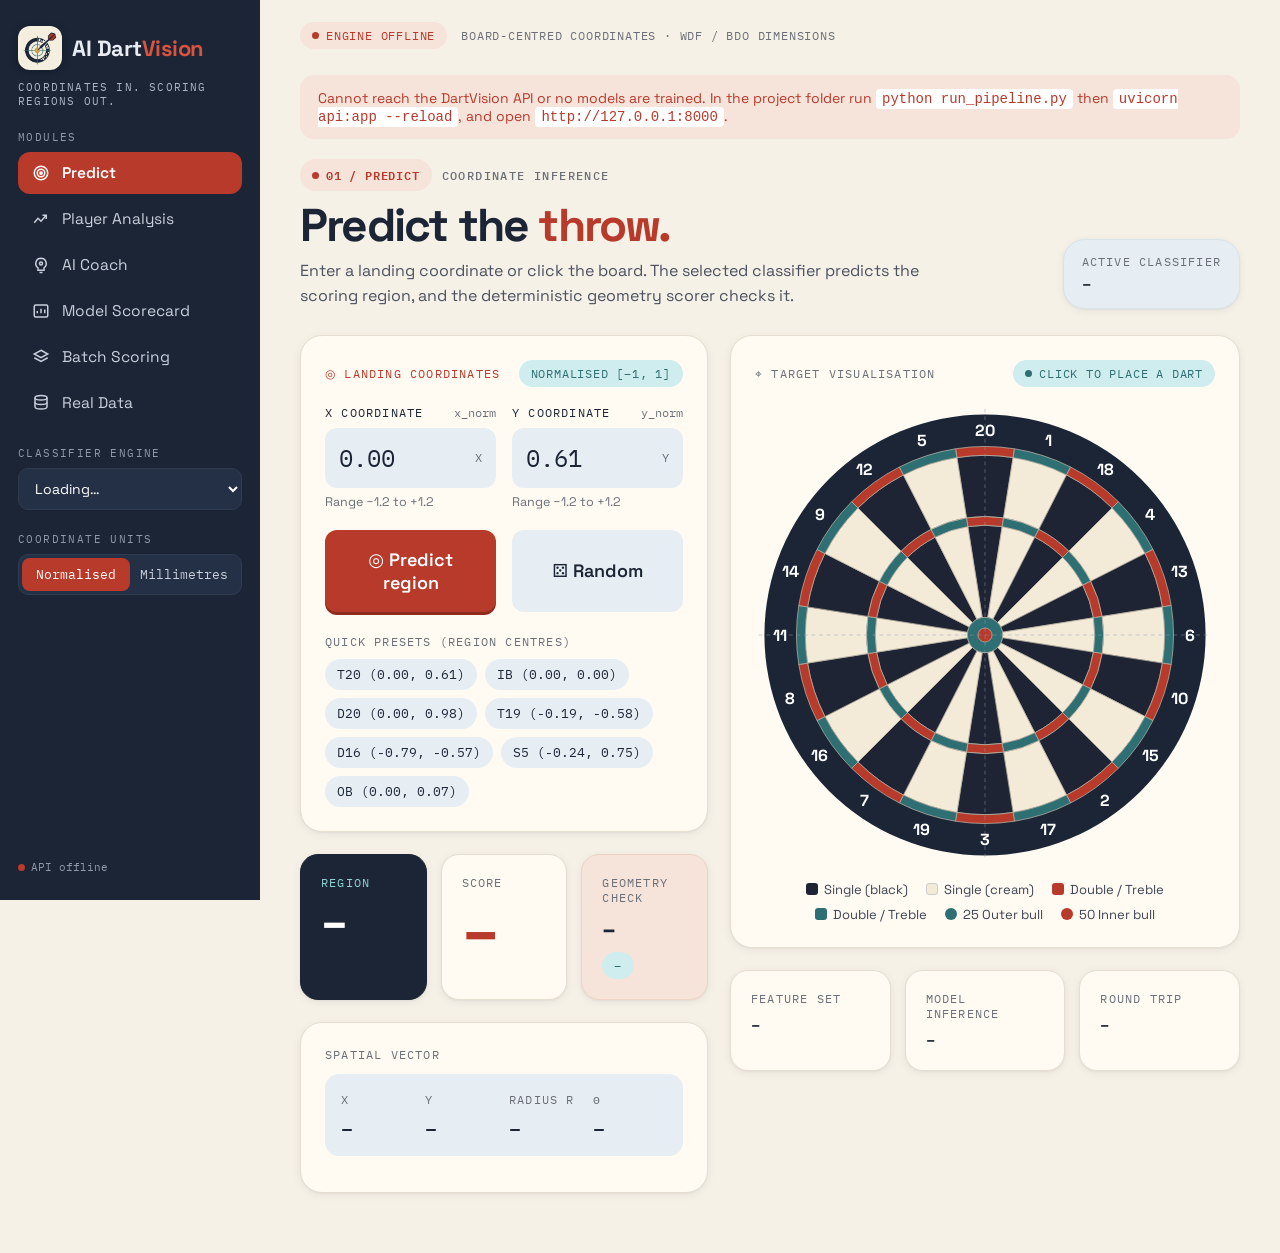
==== frontend/index.html @ 435e001f "AI DartVision: ML dart scoring, real IEEE data, Gemini coach" ====
<!doctype html>
<html lang="en">
<head>
<meta charset="utf-8">
<meta name="viewport" content="width=device-width, initial-scale=1">
<title>Predict · AI DartVision</title>
<link rel="preconnect" href="https://fonts.googleapis.com">
<link href="https://fonts.googleapis.com/css2?family=IBM+Plex+Mono:wght@400;500;600&family=Space+Grotesk:wght@400;500;600;700&display=swap" rel="stylesheet">
<link rel="stylesheet" href="css/style.css">
</head>
<body>
<aside class="sidebar"></aside>
<main class="main">
  <header class="topbar">
    <span class="chip sky" id="apiChip"><span class="dot"></span>Connecting</span>
    <span class="chip plain">Board-centred coordinates · WDF / BDO dimensions</span>
  </header>
  <div class="err" id="err"></div>

  <section class="page-head">
    <div>
      <div class="eyebrow"><span class="chip red"><span class="dot red"></span>01 / Predict</span><span class="sub">Coordinate inference</span></div>
      <h1>Predict the <em>throw.</em></h1>
      <p class="lede">Enter a landing coordinate or click the board. The selected classifier predicts the scoring region, and the deterministic geometry scorer checks it.</p>
    </div>
    <div class="card sky" style="padding:14px 18px">
      <div class="label">Active classifier</div>
      <div style="font-weight:600;margin-top:4px" id="activeModel">–</div>
    </div>
  </section>

  <div class="grid g-predict">
    <div class="stack">
      <div class="card">
        <div class="card-head">
          <div class="label red">◎ Landing coordinates</div>
          <span class="chip" id="unitChip">Normalised [−1, 1]</span>
        </div>
        <div class="grid g2" style="gap:16px">
          <div class="field"><label>X coordinate <span id="ux">x_norm</span></label>
            <div class="input"><input id="x" type="number" step="0.01" value="0.00"><em id="uxe">X</em></div>
            <div class="hint" id="rangeX">Range −1.2 to +1.2</div></div>
          <div class="field"><label>Y coordinate <span id="uy">y_norm</span></label>
            <div class="input"><input id="y" type="number" step="0.01" value="0.61"><em>Y</em></div>
            <div class="hint" id="rangeY">Range −1.2 to +1.2</div></div>
        </div>
        <div class="grid g2" style="gap:16px;margin-top:20px">
          <button class="btn btn-primary btn-lg" id="predictBtn">◎ Predict region</button>
          <button class="btn btn-ghost btn-lg" id="randomBtn">⚄ Random</button>
        </div>
        <div class="label" style="margin:22px 0 10px">Quick presets (region centres)</div>
        <div class="presets" id="presets"></div>
      </div>

      <div class="grid g3" style="gap:14px">
        <div class="tile dark">
          <div class="label">Region</div>
          <div class="big" id="rLabel">–</div>
          <div class="mono" style="font-size:13px" id="rName"></div>
          <div class="muted" style="font-size:13px;color:#9AA4B5" id="rMult"></div>
        </div>
        <div class="tile">
          <div class="label">Score</div>
          <div class="big xl red-t" id="rScore">–</div>
          <div class="muted" style="font-size:13px" id="rConf"></div>
        </div>
        <div class="tile blush">
          <div class="label">Geometry check</div>
          <div style="font-size:24px;font-weight:700" id="rGeo">–</div>
          <span class="chip" id="rAgree" style="align-self:flex-start">–</span>
        </div>
      </div>

      <div class="card">
        <div class="card-head" style="margin-bottom:12px">
          <div class="label">Spatial vector</div>
          <span class="label teal-t" id="featSet"></span>
        </div>
        <div class="inset kv">
          <div><span class="label">x</span><b id="vx">–</b></div>
          <div><span class="label">y</span><b id="vy">–</b></div>
          <div><span class="label">radius r</span><b id="vr">–</b></div>
          <div><span class="label">θ</span><b id="vt">–</b></div>
        </div>
        <div class="row" style="justify-content:space-between;margin-top:12px;font-size:14px">
          <span class="muted" id="vmm"></span>
          <span class="red-t mono" id="vconf"></span>
        </div>
      </div>
    </div>

    <div class="stack">
      <div class="card">
        <div class="card-head">
          <div class="label">⌖ Target visualisation</div>
          <span class="chip"><span class="dot"></span>Click to place a dart</span>
        </div>
        <div class="board-wrap click"><svg id="board"></svg></div>
        <div class="legend" style="margin-top:16px">
          <span><i style="background:#1E2433"></i>Single (black)</span>
          <span><i style="background:#F3EAD7;border:1px solid #ccc"></i>Single (cream)</span>
          <span><i style="background:#B83A2B"></i>Double / Treble</span>
          <span><i style="background:#2E6F73"></i>Double / Treble</span>
          <span><i class="c" style="background:#2E6F73"></i>25 Outer bull</span>
          <span><i class="c" style="background:#B83A2B"></i>50 Inner bull</span>
        </div>
      </div>
      <div class="grid g3" style="gap:14px">
        <div class="tile"><div class="label">Feature set</div><div style="font-weight:600" id="tFeat">–</div></div>
        <div class="tile"><div class="label">Model inference</div><div style="font-weight:600" id="tInfer">–</div></div>
        <div class="tile"><div class="label">Round trip</div><div style="font-weight:600" id="tRound">–</div></div>
      </div>
    </div>
  </div>
</main>

<script src="js/board.js"></script>
<script src="js/common.js"></script>
<script>
const layer = drawBoard($("board"));
const PRESETS = ["T20", "IB", "D20", "T19", "D16", "S5", "OB"];
let busy = false;

function unitInfo() {
  const mm = settings.unit === "mm";
  $("unitChip").textContent = mm ? "Millimetres from centre" : "Normalised [−1, 1]";
  $("ux").textContent = mm ? "mm" : "x_norm"; $("uy").textContent = mm ? "mm" : "y_norm";
  $("rangeX").textContent = $("rangeY").textContent = mm ? "Range −200 to +200 mm (board edge 170)" : "Range −1.2 to +1.2 (board edge 1.0)";
  ["x", "y"].forEach(id => $(id).step = mm ? "1" : "0.01");
  return mm;
}
function setInputs(nx, ny) {
  const mm = settings.unit === "mm";
  $("x").value = mm ? (nx * 170).toFixed(1) : nx.toFixed(3);
  $("y").value = mm ? (ny * 170).toFixed(1) : ny.toFixed(3);
}

$("presets").innerHTML = PRESETS.map(l => {
  const c = regionCenter(l);
  return `<button class="preset" data-l="${l}">${l} (${c.x.toFixed(2)}, ${c.y.toFixed(2)})</button>`;
}).join("");
document.querySelectorAll(".preset").forEach(b => b.onclick = () => {
  document.querySelectorAll(".preset").forEach(x => x.classList.toggle("on", x === b));
  const c = regionCenter(b.dataset.l); setInputs(c.x, c.y); predict();
});

async function predict() {
  if (busy) return; busy = true;
  const t0 = performance.now();
  try {
    const r = await api("/api/predict", { x: +$("x").value, y: +$("y").value, unit: settings.unit, model: settings.model });
    const rt = performance.now() - t0;
    addMarker(layer, r.x, r.y, `(${r.x.toFixed(2)}, ${r.y.toFixed(2)}) → ${r.label}`);
    $("rLabel").textContent = r.label;
    $("rName").textContent = r.label_name;
    $("rMult").textContent = r.label === "MISS" ? "Off the board" : (["IB", "OB"].includes(r.label) ? "Bullseye" : `Multiplier ${r.multiplier}× · Base ${r.base}`);
    $("rScore").textContent = r.score;
    $("rConf").textContent = r.confidence === null ? "Model gives no probability" : `Confidence ${pct(r.confidence)}`;
    $("rGeo").textContent = `${r.geometry_label} = ${r.geometry_score} pts`;
    const a = $("rAgree");
    a.className = r.agrees ? "chip" : "chip red";
    a.textContent = r.agrees ? "✓ Matches rule" : "✗ Disagrees (near wire?)";
    $("vx").textContent = r.x.toFixed(3); $("vy").textContent = r.y.toFixed(3);
    $("vr").textContent = r.r.toFixed(3); $("vt").textContent = r.theta_deg.toFixed(1) + "°";
    $("vmm").textContent = `${r.x_mm.toFixed(1)} mm, ${r.y_mm.toFixed(1)} mm · r = ${r.r_mm.toFixed(1)} mm`;
    $("vconf").textContent = r.confidence === null ? "" : `Class probability ${pct(r.confidence, 2)}`;
    $("featSet").textContent = r.feature_set === "engineered" ? "x, y, r, sin θ, cos θ" : "x, y";
    $("tFeat").textContent = r.feature_set === "engineered" ? "Engineered (5)" : "Raw (2)";
    $("tInfer").textContent = `${r.inference_ms.toFixed(2)} ms`;
    $("tRound").textContent = `${rt.toFixed(0)} ms`;
    $("activeModel").textContent = modelName(r.model);
  } catch (e) { showError("Prediction failed: " + esc(e.message)); }
  busy = false;
}

$("predictBtn").onclick = predict;
["x", "y"].forEach(id => $(id).addEventListener("keydown", e => { if (e.key === "Enter") predict(); }));
$("randomBtn").onclick = () => {
  const r = 1.12 * Math.sqrt(Math.random()), t = Math.random() * 2 * Math.PI;
  setInputs(r * Math.cos(t), r * Math.sin(t)); predict();
};
$("board").addEventListener("click", e => { const p = boardPointFromEvent($("board"), e); setInputs(p.x, p.y); predict(); });

let lastUnit = settings.unit;
onSettings(s => {
  if (s.unit !== lastUnit) {            // convert the typed values to the new unit
    const f = s.unit === "mm" ? 170 : 1 / 170, d = s.unit === "mm" ? 1 : 3;
    ["x", "y"].forEach(id => $(id).value = (+$(id).value * f).toFixed(d));
    lastUnit = s.unit; unitInfo();
  }
  predict();
});
initShell("predict").then(() => { unitInfo(); predict(); }).catch(() => {});
</script>
</body>
</html>
---- frontend/css/style.css ----
:root {
  --navy: #1B2536;
  --navy-2: #243045;
  --navy-3: #2E3B52;
  --cream: #F6F1E7;
  --card: #FFFBF3;
  --line: #E6DED0;
  --ink: #1B2536;
  --muted: #6B6F78;
  --red: #B83A2B;
  --red-2: #D9533F;
  --teal: #2E6F73;
  --teal-soft: #CFEDEE;
  --gold: #D4A64A;
  --blush: #F6E3DA;
  --sky: #E7EEF3;
  --ok: #2E7D4F;
  --radius: 22px;
  --shadow: 0 2px 10px rgba(27, 37, 54, .06), 0 1px 2px rgba(27, 37, 54, .05);
  --mono: "IBM Plex Mono", ui-monospace, Menlo, monospace;
  --sans: "Space Grotesk", "Inter", system-ui, sans-serif;
}
* { box-sizing: border-box; }
html, body { margin: 0; }
body { font-family: var(--sans); background: var(--cream); color: var(--ink); display: flex; min-height: 100vh; }
a { color: inherit; text-decoration: none; }
button, input, select { font-family: inherit; }

/* ---------- sidebar ---------- */
.sidebar { width: 260px; flex-shrink: 0; background: var(--navy); color: #E9EDF3; padding: 26px 18px; display: flex; flex-direction: column; gap: 22px; position: sticky; top: 0; height: 100vh; overflow-y: auto; }
.brand { display: flex; align-items: center; gap: 10px; font-weight: 700; font-size: 22px; letter-spacing: -.5px; }
.brand .logo { width: 44px; height: 44px; border-radius: 12px; background: #F5EFDF; padding: 3px; object-fit: contain; flex-shrink: 0; box-shadow: 0 2px 8px rgba(0, 0, 0, .25); }
.brand span { color: var(--red-2); }
.tagline { font-family: var(--mono); font-size: 10.5px; letter-spacing: 1.2px; text-transform: uppercase; color: #AEB6C4; margin-top: -12px; }
.side-label { font-family: var(--mono); font-size: 10.5px; letter-spacing: 1.4px; text-transform: uppercase; color: #8F99AA; margin-bottom: 8px; }
.nav { display: flex; flex-direction: column; gap: 4px; }
.nav a { display: flex; align-items: center; gap: 12px; padding: 11px 14px; border-radius: 12px; color: #C9D0DB; font-size: 15.5px; transition: background .15s; }
.nav a:hover { background: var(--navy-2); }
.nav a.active { background: var(--red); color: #fff; font-weight: 600; }
.nav svg { width: 18px; height: 18px; flex-shrink: 0; }
.side-select { width: 100%; background: var(--navy-2); color: #fff; border: 1px solid var(--navy-3); border-radius: 10px; padding: 10px 12px; font-size: 14px; }
.seg { display: flex; background: var(--navy-2); border: 1px solid var(--navy-3); border-radius: 10px; padding: 3px; }
.seg button { flex: 1; border: 0; background: transparent; color: #C9D0DB; padding: 8px 6px; border-radius: 8px; font-size: 13px; cursor: pointer; font-family: var(--mono); }
.seg button.on { background: var(--red); color: #fff; }
.side-foot { margin-top: auto; font-family: var(--mono); font-size: 11px; color: #8F99AA; display: flex; align-items: center; gap: 6px; }
.dot { width: 7px; height: 7px; border-radius: 50%; background: var(--teal); display: inline-block; flex-shrink: 0; }
.dot.red { background: var(--red); } .dot.gold { background: var(--gold); }

/* ---------- main ---------- */
.main { flex: 1; min-width: 0; padding: 22px 40px 60px; }
.topbar { display: flex; align-items: center; gap: 14px; flex-wrap: wrap; margin-bottom: 26px; }
.topbar .spacer { flex: 1; }
.chip { display: inline-flex; align-items: center; gap: 7px; padding: 6px 12px; border-radius: 999px; font-family: var(--mono); font-size: 11.5px; letter-spacing: .8px; text-transform: uppercase; background: var(--teal-soft); color: var(--teal); white-space: nowrap; }
.chip.red { background: var(--blush); color: var(--red); }
.chip.navy { background: var(--navy); color: #fff; }
.chip.sky { background: var(--sky); color: var(--ink); }
.chip.gold { background: #F5E7C6; color: #8A6516; }
.chip.plain { background: transparent; color: var(--muted); padding: 0; }

.page-head { display: flex; justify-content: space-between; align-items: flex-end; gap: 24px; flex-wrap: wrap; margin-bottom: 26px; }
.eyebrow { font-family: var(--mono); font-size: 12px; letter-spacing: 1.4px; text-transform: uppercase; color: var(--red); font-weight: 600; display: flex; gap: 10px; align-items: center; }
.eyebrow .sub { color: var(--muted); font-weight: 500; }
h1 { font-size: 46px; line-height: 1.05; letter-spacing: -1.8px; margin: 10px 0 10px; }
h1 em { font-style: normal; color: var(--red); }
.lede { color: #4A5160; font-size: 16px; max-width: 640px; line-height: 1.55; margin: 0; }
h2 { font-size: 20px; margin: 0; letter-spacing: -.3px; }
.label { font-family: var(--mono); font-size: 11.5px; letter-spacing: 1.2px; text-transform: uppercase; color: var(--muted); }
.label.red { color: var(--red); }
.muted { color: var(--muted); }
.mono { font-family: var(--mono); }
.red-t { color: var(--red); } .teal-t { color: var(--teal); }

.card { background: var(--card); border: 1px solid var(--line); border-radius: var(--radius); padding: 24px; box-shadow: var(--shadow); }
.card.dark { background: var(--navy); border-color: var(--navy); color: #E9EDF3; }
.card.dark .label, .card.dark .muted { color: #9AA4B5; }
.card.blush { background: var(--blush); border-color: #EFD3C6; }
.card.sky { background: var(--sky); border-color: #D8E3EB; }
.card-head { display: flex; justify-content: space-between; align-items: center; gap: 12px; margin-bottom: 18px; flex-wrap: wrap; }
.inset { background: var(--sky); border-radius: 14px; padding: 14px 16px; }
.card.dark .inset { background: var(--navy-2); }

.grid { display: grid; gap: 22px; }
.g2 { grid-template-columns: 1fr 1fr; }
.g3 { grid-template-columns: repeat(3, 1fr); }
.g4 { grid-template-columns: repeat(4, 1fr); }
.g-predict { grid-template-columns: minmax(360px, 1fr) minmax(420px, 1.25fr); align-items: start; }
.g-wide { grid-template-columns: 1.6fr 1fr; align-items: start; }
.stack { display: flex; flex-direction: column; gap: 22px; }
.row { display: flex; gap: 12px; align-items: center; flex-wrap: wrap; }

.btn { border: 0; border-radius: 12px; padding: 12px 18px; font-size: 15px; font-weight: 600; cursor: pointer; display: inline-flex; align-items: center; gap: 9px; justify-content: center; transition: transform .05s, filter .15s; }
.btn:active { transform: translateY(1px); }
.btn-primary { background: var(--red); color: #fff; box-shadow: 0 3px 0 #8E2B1F; }
.btn-primary:hover { filter: brightness(1.06); }
.btn-ghost { background: var(--sky); color: var(--ink); }
.btn-ghost:hover { filter: brightness(.97); }
.btn-outline { background: #fff; color: var(--ink); border: 1px solid var(--line); }
.btn-lg { padding: 18px 22px; font-size: 18px; }
.btn svg { width: 18px; height: 18px; }

/* ---------- inputs ---------- */
.field label { display: flex; justify-content: space-between; font-family: var(--mono); font-size: 12px; letter-spacing: 1.2px; text-transform: uppercase; margin-bottom: 8px; }
.field label span { color: var(--muted); text-transform: none; letter-spacing: 0; }
.input { display: flex; align-items: center; background: var(--sky); border-radius: 12px; padding: 4px 14px; }
.input input { border: 0; background: transparent; font-size: 24px; font-family: var(--mono); width: 100%; padding: 10px 0; color: var(--ink); outline: none; }
.input em { font-style: normal; font-family: var(--mono); font-size: 12px; color: var(--muted); }
.hint { font-size: 12.5px; color: var(--muted); margin-top: 6px; }
.presets { display: flex; flex-wrap: wrap; gap: 8px; }
.preset { border: 0; background: var(--sky); padding: 7px 12px; border-radius: 999px; font-family: var(--mono); font-size: 13px; cursor: pointer; color: var(--ink); }
.preset.on, .preset:hover { background: var(--red); color: #fff; }
select.plain { border: 1px solid var(--line); background: #fff; border-radius: 10px; padding: 9px 12px; font-size: 14px; color: var(--ink); }
.toggle { display: inline-flex; background: var(--sky); border-radius: 999px; padding: 3px; }
.toggle button { border: 0; background: transparent; padding: 7px 14px; border-radius: 999px; font-family: var(--mono); font-size: 12.5px; cursor: pointer; color: var(--ink); }
.toggle button.on { background: var(--navy); color: #fff; }
.toggle.red button.on { background: var(--red); }

/* ---------- tiles ---------- */
.tile { border-radius: 18px; padding: 20px; background: var(--card); border: 1px solid var(--line); box-shadow: var(--shadow); display: flex; flex-direction: column; gap: 8px; min-width: 0; }
.tile.dark { background: var(--navy); color: #fff; border-color: var(--navy); }
.tile.dark .label { color: #8FD3D6; }
.tile.blush { background: var(--blush); border-color: #EFD3C6; }
.big { font-size: 46px; font-weight: 700; letter-spacing: -1.5px; line-height: 1; }
.big.xl { font-size: 64px; }
.big small { font-size: 15px; font-weight: 500; letter-spacing: 0; color: var(--muted); margin-left: 4px; }
.tile.dark .big small { color: #9AA4B5; }
.kv { display: grid; grid-template-columns: repeat(4, 1fr); gap: 10px; }
.kv div b { display: block; font-family: var(--mono); font-size: 20px; font-weight: 500; margin-top: 6px; }
.bar { height: 6px; background: #E8E1D4; border-radius: 99px; overflow: hidden; }
.card.dark .bar { background: var(--navy-3); }
.bar i { display: block; height: 100%; background: var(--red); border-radius: 99px; }
.bar.teal i { background: var(--teal); }
.bar.gold i { background: linear-gradient(90deg, var(--gold), #8FD3D6); }

/* ---------- board ---------- */
.board-wrap { position: relative; width: 100%; max-width: 560px; margin: 0 auto; aspect-ratio: 1; }
.board-wrap svg { width: 100%; height: 100%; display: block; }
.board-wrap.click svg { cursor: crosshair; }
.legend { display: flex; flex-wrap: wrap; gap: 8px 18px; justify-content: center; font-size: 13px; color: #3C4352; }
.legend i { display: inline-block; width: 12px; height: 12px; border-radius: 3px; margin-right: 6px; vertical-align: -1px; }
.legend i.c { border-radius: 50%; }
.tooltip { position: absolute; pointer-events: none; background: var(--navy); color: #fff; font-family: var(--mono); font-size: 12px; padding: 6px 9px; border-radius: 8px; transform: translate(-50%, -130%); white-space: nowrap; display: none; z-index: 5; }

/* ---------- tables ---------- */
.tbl { width: 100%; border-collapse: collapse; font-size: 14px; }
.tbl th { text-align: left; font-family: var(--mono); font-size: 11px; letter-spacing: 1px; text-transform: uppercase; color: var(--muted); font-weight: 500; padding: 10px 10px; border-bottom: 1px solid var(--line); }
.tbl td { padding: 12px 10px; border-bottom: 1px solid #EFE8DB; }
.tbl tr.hl td { background: var(--blush); }
.tbl.dark th { color: #9AA4B5; border-color: var(--navy-3); }
.tbl.dark td { border-color: var(--navy-3); }
.tbl.dark tr.hl td { background: #4A2A2B; }
.tbl.head-navy thead th { background: var(--navy); color: #fff; }
.tbl.head-navy thead th:first-child { border-radius: 10px 0 0 10px; } .tbl.head-navy thead th:last-child { border-radius: 0 10px 10px 0; }
.num { font-family: var(--mono); text-align: right; }
.tag { display: inline-block; padding: 3px 8px; border-radius: 6px; font-family: var(--mono); font-size: 12px; background: var(--sky); }
.tag.t { background: var(--blush); color: var(--red); }
.tag.b { background: #F5E7C6; color: #8A6516; }
.tag.ok { background: #DDF1E4; color: var(--ok); }
.tag.bad { background: var(--blush); color: var(--red); }
.table-scroll { overflow-x: auto; }

/* ---------- confusion ---------- */
.cm { display: grid; gap: 4px; font-family: var(--mono); font-size: 11.5px; }
.cm div { padding: 9px 4px; text-align: center; border-radius: 6px; }
.cm .h { color: var(--muted); background: transparent; }

/* ---------- coach ---------- */
.coach-sec { display: grid; grid-template-columns: 30px 1fr; gap: 6px 10px; margin-bottom: 20px; }
.coach-sec .n { width: 26px; height: 26px; border-radius: 50%; background: var(--navy); color: #fff; display: grid; place-items: center; font-size: 13px; font-weight: 700; }
.coach-sec .n.r { background: var(--red); }
.coach-sec h3 { margin: 2px 0 0; font-size: 18px; }
.coach-sec p { grid-column: 2; margin: 0; line-height: 1.6; color: #2F3644; }
.drill { border-left: 4px solid var(--red); background: var(--blush); border-radius: 0 16px 16px 0; padding: 18px 20px; }
.chat { display: flex; flex-direction: column; gap: 10px; margin-top: 14px; }
.bubble { padding: 12px 14px; border-radius: 14px; max-width: 90%; line-height: 1.5; font-size: 14.5px; }
.bubble.me { background: var(--navy); color: #fff; align-self: flex-end; }
.bubble.ai { background: var(--sky); align-self: flex-start; }
.ask { display: flex; gap: 10px; background: var(--sky); border-radius: 16px; padding: 8px 8px 8px 16px; margin-top: 14px; }
.ask input { flex: 1; border: 0; background: transparent; font-size: 15px; outline: none; }
.suggest { border: 0; background: var(--sky); padding: 9px 14px; border-radius: 12px; font-size: 14px; cursor: pointer; text-align: left; }
.suggest:hover { background: #DCE6EE; }

/* ---------- upload ---------- */
.drop { border: 2px dashed var(--red); border-radius: var(--radius); padding: 26px; background: var(--card); }
.drop.over { background: var(--blush); }
.file-chip { margin-top: 18px; background: var(--sky); border-radius: 14px; padding: 14px 16px; font-family: var(--mono); font-size: 13px; display: none; }

.banner { display: flex; gap: 14px; align-items: flex-start; }
.banner .ic { width: 38px; height: 38px; border-radius: 50%; background: var(--red); color: #fff; display: grid; place-items: center; flex-shrink: 0; }
.err { background: var(--blush); color: var(--red); border-radius: 14px; padding: 14px 18px; margin-bottom: 20px; display: none; font-size: 14px; }
.err code { background: #fff; padding: 2px 6px; border-radius: 4px; }
.empty { color: var(--muted); padding: 30px; text-align: center; }

@media (max-width: 1100px) {
  .g-predict, .g-wide, .g2 { grid-template-columns: 1fr; }
  .g4 { grid-template-columns: repeat(2, 1fr); }
}
@media (max-width: 760px) {
  body { flex-direction: column; }
  .sidebar { width: 100%; height: auto; position: static; }
  .main { padding: 18px 16px 40px; }
  .g3, .g4, .kv { grid-template-columns: 1fr 1fr; }
  h1 { font-size: 34px; }
}
@media print {
  .sidebar, .topbar, .no-print { display: none !important; }
  body { background: #fff; }
  .main { padding: 0; }
  .card, .tile { box-shadow: none; break-inside: avoid; }
}


/* =====================================================================
   ANIMATIONS, TRANSITIONS & TRANSFORMS  (paste at the end of style.css)
   ===================================================================== */
:root { --ease-out: cubic-bezier(.2, .8, .2, 1); --ease-spring: cubic-bezier(.34, 1.56, .64, 1); }

/* ---- page-to-page transition (Chrome / Edge; other browsers use the JS fade) ---- */
@view-transition { navigation: auto; }
.sidebar { view-transition-name: sidebar; }
::view-transition-old(root) { animation: vtOut .18s ease both; }
::view-transition-new(root) { animation: vtIn .32s var(--ease-out) both; }
@keyframes vtOut { to { opacity: 0; transform: translateY(-6px); } }
@keyframes vtIn { from { opacity: 0; transform: translateY(10px); } }
.main { transition: opacity .18s ease, transform .18s ease; }
body.leaving .main { opacity: 0; transform: translateY(8px); }

/* ---- staggered entrance for page blocks ---- */
@keyframes fadeUp { from { opacity: 0; transform: translateY(18px) scale(.985); } }
.anim-in { animation: fadeUp .6s var(--ease-out) backwards; animation-delay: calc(var(--d, 0) * 70ms); }
h1 em { display: inline-block; animation: wordPop .7s var(--ease-spring) .25s backwards; }
@keyframes wordPop { from { opacity: 0; transform: translateY(12px) rotate(-3deg); } }

/* ---- sidebar ---- */
.brand .logo { transition: transform .7s var(--ease-spring); }
.brand:hover .logo { transform: rotate(360deg) scale(1.08); }
.nav a { position: relative; transition: background .2s, color .2s, transform .25s var(--ease-out); }
.nav a:hover { transform: translateX(5px); }
.nav a.active { animation: navIn .5s var(--ease-spring) backwards; }
@keyframes navIn { from { transform: scaleX(.85); opacity: .4; } }
.nav a svg { transition: transform .3s var(--ease-spring); }
.nav a:hover svg { transform: scale(1.18) rotate(-8deg); }
.seg button, .toggle button { transition: background .25s, color .25s, transform .15s; }
.seg button:active, .toggle button:active { transform: scale(.94); }
.side-select, select.plain { transition: border-color .2s, box-shadow .2s; }
.side-select:focus, select.plain:focus { outline: none; box-shadow: 0 0 0 3px rgba(184, 58, 43, .3); }

/* ---- cards & tiles ---- */
.card, .tile { transition: transform .3s var(--ease-out), box-shadow .3s var(--ease-out); }
.tile:hover { transform: translateY(-4px); box-shadow: 0 14px 30px rgba(27, 37, 54, .12); }
.card:hover { transform: translateY(-2px); box-shadow: 0 12px 28px rgba(27, 37, 54, .09); }
.tile.flash { animation: flash .7s ease; }
@keyframes flash { 0% { box-shadow: 0 0 0 0 rgba(184, 58, 43, .55); } 100% { box-shadow: 0 0 0 14px rgba(184, 58, 43, 0); } }
.big { transition: color .3s; }

/* ---- buttons, chips, presets ---- */
.btn { position: relative; overflow: hidden; transition: transform .2s var(--ease-out), filter .2s, box-shadow .2s; }
.btn:hover { transform: translateY(-2px); }
.btn:active { transform: translateY(1px) scale(.97); }
.btn-primary:hover { box-shadow: 0 6px 0 #8E2B1F, 0 10px 22px rgba(184, 58, 43, .3); }
.btn:disabled { opacity: .5; cursor: not-allowed; transform: none; }
.ripple { position: absolute; border-radius: 50%; background: rgba(255, 255, 255, .45); transform: scale(0); pointer-events: none; animation: ripple .6s ease-out forwards; }
.btn-ghost .ripple, .btn-outline .ripple { background: rgba(27, 37, 54, .15); }
@keyframes ripple { to { transform: scale(2.6); opacity: 0; } }
.preset, .suggest { transition: background .2s, color .2s, transform .25s var(--ease-spring); }
.preset:hover, .suggest:hover { transform: translateY(-2px) scale(1.04); }
.preset:active, .suggest:active { transform: scale(.95); }
.chip { transition: background .3s, color .3s, transform .2s; }
.chip .dot, .side-foot .dot { animation: pulse 2s ease-in-out infinite; }
@keyframes pulse { 0%, 100% { box-shadow: 0 0 0 0 rgba(46, 111, 115, .5); } 50% { box-shadow: 0 0 0 5px rgba(46, 111, 115, 0); } }
.tag { transition: transform .2s var(--ease-spring); }
tr:hover .tag { transform: scale(1.08); }

/* ---- inputs & upload ---- */
.input { transition: box-shadow .25s, transform .25s var(--ease-out), background .25s; }
.input:focus-within { box-shadow: 0 0 0 3px rgba(184, 58, 43, .28); transform: scale(1.015); background: #fff; }
.drop { transition: background .25s, transform .3s var(--ease-out), border-color .25s; }
.drop.over { transform: scale(1.012); border-style: solid; }
.drop:hover > .row > .row > div:first-child { animation: bob 1s ease-in-out infinite; }
@keyframes bob { 50% { transform: translateY(-5px); } }
.file-chip { animation: fadeUp .4s var(--ease-out); }

/* ---- dartboard ---- */
.board-wrap svg > g:first-child { transform-box: fill-box; transform-origin: center; animation: boardIn 1s var(--ease-out) backwards; }
@keyframes boardIn { from { opacity: 0; transform: rotate(-70deg) scale(.8); } }
.board-wrap svg { transition: transform .4s var(--ease-out); }
.board-wrap.click:hover svg { transform: scale(1.015); }
.darts > * { transform-box: fill-box; transform-origin: center; animation: dartIn .45s var(--ease-spring) backwards; animation-delay: calc(var(--i, 0) * 4ms); }
@keyframes dartIn { from { opacity: 0; transform: scale(2.6); } }
.darts circle { transition: transform .2s var(--ease-spring); }
.darts circle:hover { transform: scale(1.8); }

/* ---- bars & charts ---- */
.bar i { transform-origin: left; transition: width .8s var(--ease-out); animation: growX 1s var(--ease-out) backwards; animation-delay: .2s; }
@keyframes growX { from { transform: scaleX(0); } }
#trend > svg { animation: reveal 1.2s var(--ease-out) backwards; }
@keyframes reveal { from { clip-path: inset(0 100% 0 0); } to { clip-path: inset(0 0 0 0); } }
#trend circle { transition: r .2s; }
#trend circle:hover { r: 7; }

/* ---- tables & confusion matrix ---- */
.tbl tbody tr { animation: rowIn .45s var(--ease-out) backwards; animation-delay: calc(var(--i, 0) * 35ms); transition: background .2s; }
.tbl tbody tr:hover td { background: rgba(184, 58, 43, .06); }
.tbl.dark tbody tr:hover td { background: rgba(255, 255, 255, .05); }
@keyframes rowIn { from { opacity: 0; transform: translateX(-12px); } }
.cm > div { animation: cellIn .4s var(--ease-spring) backwards; animation-delay: calc(var(--i, 0) * 5ms); transition: transform .2s var(--ease-spring); }
.cm > div:not(.h):hover { transform: scale(1.15); position: relative; z-index: 2; box-shadow: 0 4px 12px rgba(0, 0, 0, .2); }
@keyframes cellIn { from { opacity: 0; transform: scale(.4); } }

/* ---- coach ---- */
#fb .coach-sec, #fb .drill, #fb > .chip { animation: fadeUp .55s var(--ease-out) backwards; }
#fb .coach-sec:nth-of-type(1) { animation-delay: .05s; }
#fb .coach-sec:nth-of-type(2) { animation-delay: .18s; }
#fb .drill { animation-delay: .32s; }
#fb > .chip { animation-delay: .46s; }
.coach-sec .n { transition: transform .3s var(--ease-spring); }
.coach-sec:hover .n { transform: scale(1.2) rotate(-10deg); }
.bubble { animation: bubbleIn .4s var(--ease-spring) backwards; }
.bubble.me { transform-origin: right bottom; }
.bubble.ai { transform-origin: left bottom; animation-delay: .1s; }
@keyframes bubbleIn { from { opacity: 0; transform: scale(.6) translateY(10px); } }
#vec circle, #vec line { animation: fadeIn .8s ease backwards; }
@keyframes fadeIn { from { opacity: 0; } }

/* ---- states ---- */
.empty { animation: breathe 1.4s ease-in-out infinite; }
@keyframes breathe { 50% { opacity: .45; } }
.err { animation: shake .5s ease; }
@keyframes shake { 20%, 60% { transform: translateX(-6px); } 40%, 80% { transform: translateX(6px); } }
.tooltip { transition: opacity .15s; }

/* ---- accessibility: respect "reduce motion" ---- */
@media (prefers-reduced-motion: reduce) {
  *, *::before, *::after { animation-duration: .01ms !important; animation-delay: 0ms !important; animation-iteration-count: 1 !important; transition-duration: .01ms !important; }
  ::view-transition-old(root), ::view-transition-new(root) { animation: none !important; }
}
@media print { * { animation: none !important; transition: none !important; } }
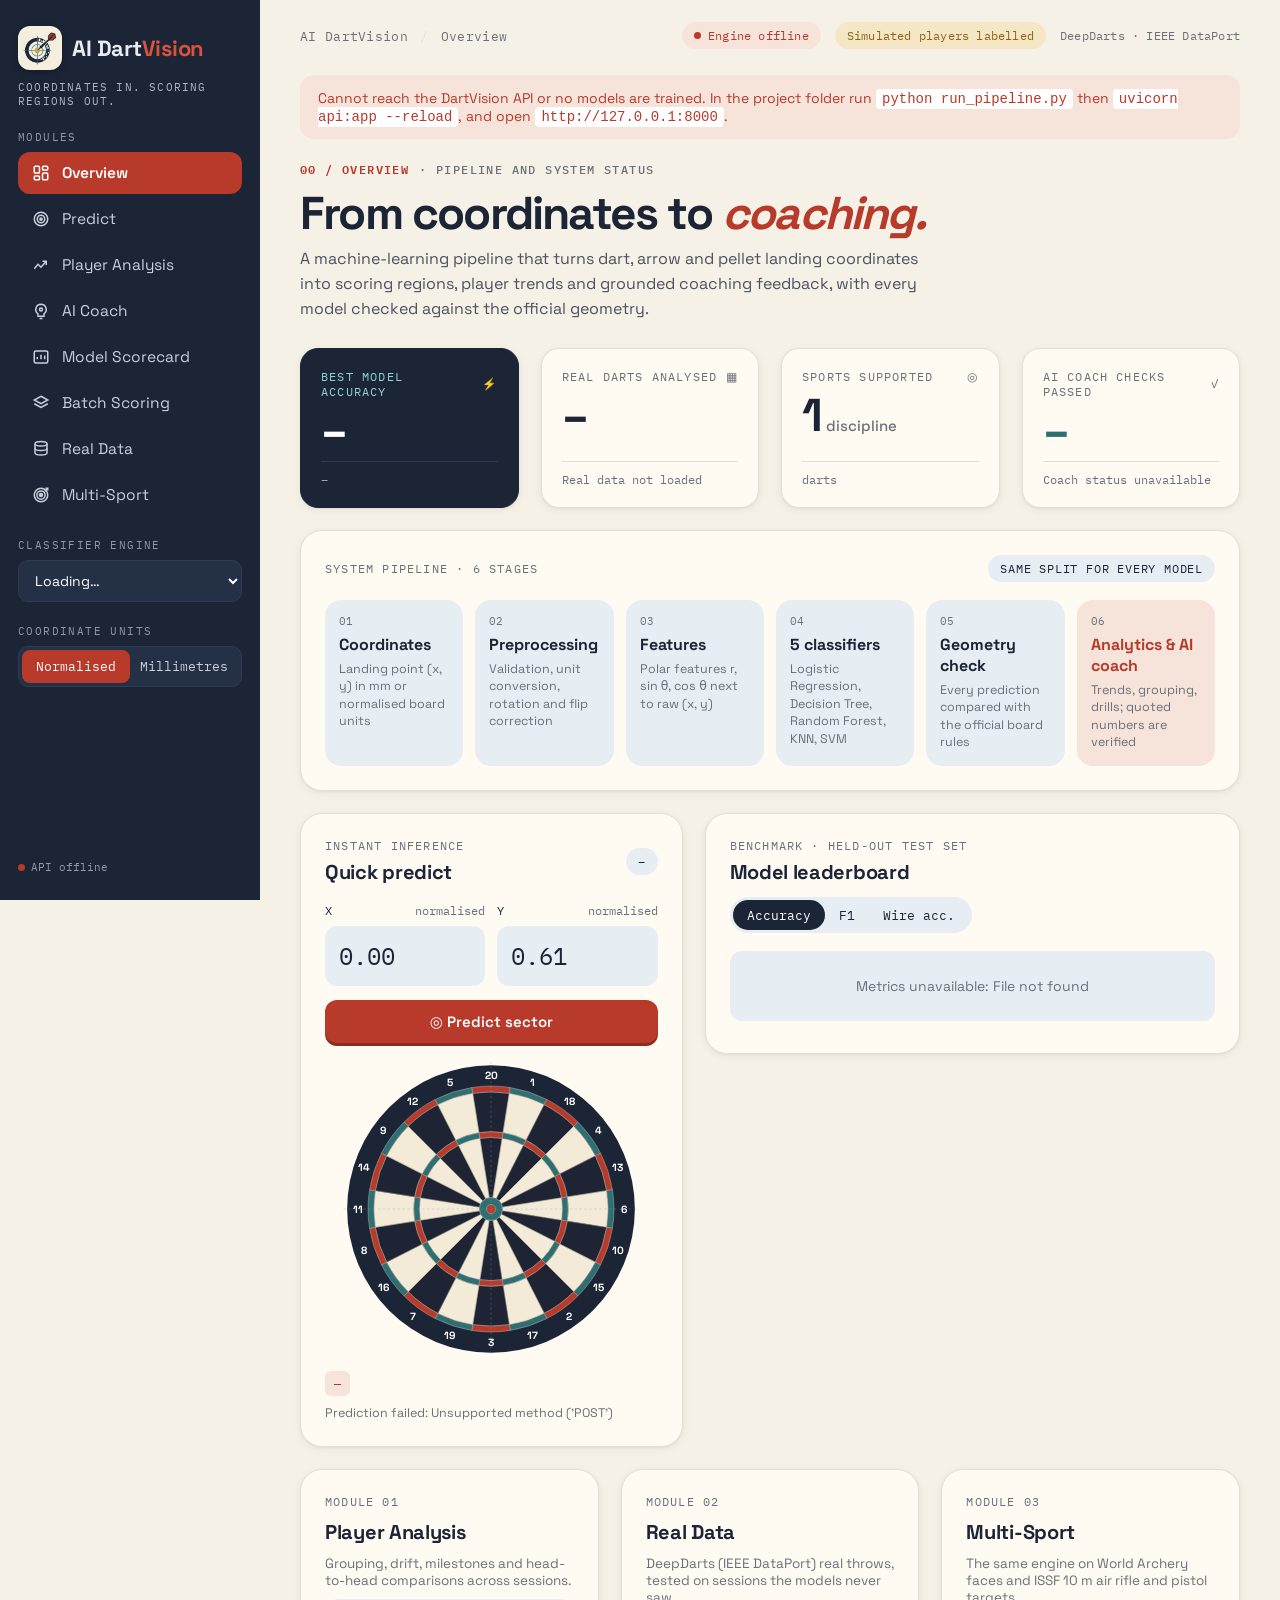
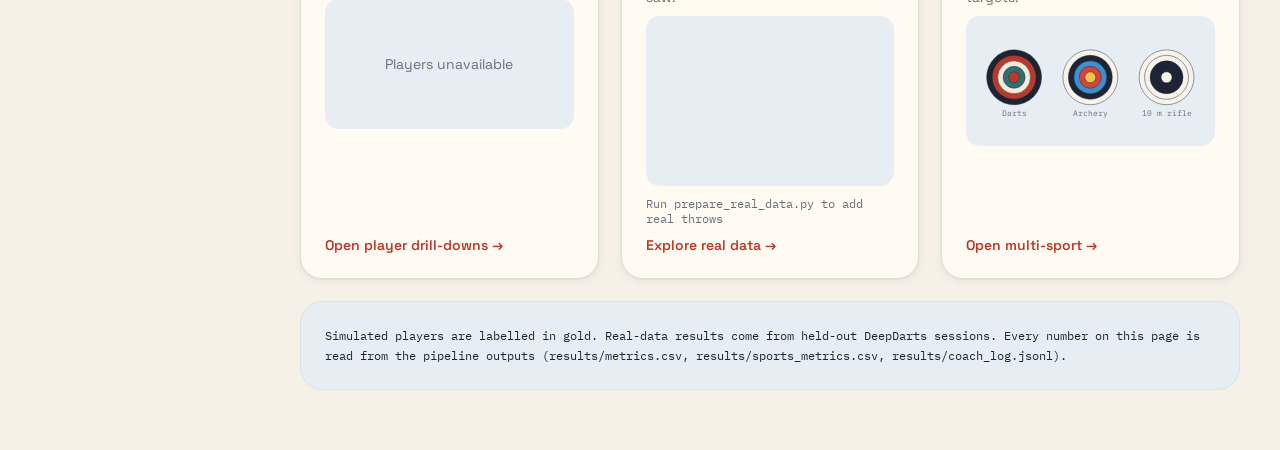
==== commit 68aafee2: "UI refresh from Stitch designs: overview, predict, scorecard, coach, mobile nav" ====
--- a/frontend/index.html
+++ b/frontend/index.html
@@ -3,7 +3,7 @@
 <head>
 <meta charset="utf-8">
 <meta name="viewport" content="width=device-width, initial-scale=1">
-<title>Predict · AI DartVision</title>
+<title>Overview · AI DartVision</title>
 <link rel="preconnect" href="https://fonts.googleapis.com">
 <link href="https://fonts.googleapis.com/css2?family=IBM+Plex+Mono:wght@400;500;600&family=Space+Grotesk:wght@400;500;600;700&display=swap" rel="stylesheet">
 <link rel="stylesheet" href="css/style.css">
@@ -13,184 +13,178 @@
 <main class="main">
   <header class="topbar">
     <span class="chip sky" id="apiChip"><span class="dot"></span>Connecting</span>
-    <span class="chip plain">Board-centred coordinates · WDF / BDO dimensions</span>
+    <span class="chip gold">Simulated players labelled</span>
+    <span class="chip plain" id="realChip">DeepDarts · IEEE DataPort</span>
   </header>
   <div class="err" id="err"></div>
 
   <section class="page-head">
     <div>
-      <div class="eyebrow"><span class="chip red"><span class="dot red"></span>01 / Predict</span><span class="sub">Coordinate inference</span></div>
-      <h1>Predict the <em>throw.</em></h1>
-      <p class="lede">Enter a landing coordinate or click the board. The selected classifier predicts the scoring region, and the deterministic geometry scorer checks it.</p>
-    </div>
-    <div class="card sky" style="padding:14px 18px">
-      <div class="label">Active classifier</div>
-      <div style="font-weight:600;margin-top:4px" id="activeModel">–</div>
+      <div class="eyebrow">00 / Overview <span class="sub">· Pipeline and system status</span></div>
+      <h1>From coordinates to <em>coaching.</em></h1>
+      <p class="lede">A machine-learning pipeline that turns dart, arrow and pellet landing coordinates into scoring regions, player trends and grounded coaching feedback, with every model checked against the official geometry.</p>
     </div>
   </section>
 
-  <div class="grid g-predict">
-    <div class="stack">
-      <div class="card">
-        <div class="card-head">
-          <div class="label red">◎ Landing coordinates</div>
-          <span class="chip" id="unitChip">Normalised [−1, 1]</span>
-        </div>
-        <div class="grid g2" style="gap:16px">
-          <div class="field"><label>X coordinate <span id="ux">x_norm</span></label>
-            <div class="input"><input id="x" type="number" step="0.01" value="0.00"><em id="uxe">X</em></div>
-            <div class="hint" id="rangeX">Range −1.2 to +1.2</div></div>
-          <div class="field"><label>Y coordinate <span id="uy">y_norm</span></label>
-            <div class="input"><input id="y" type="number" step="0.01" value="0.61"><em>Y</em></div>
-            <div class="hint" id="rangeY">Range −1.2 to +1.2</div></div>
-        </div>
-        <div class="grid g2" style="gap:16px;margin-top:20px">
-          <button class="btn btn-primary btn-lg" id="predictBtn">◎ Predict region</button>
-          <button class="btn btn-ghost btn-lg" id="randomBtn">⚄ Random</button>
-        </div>
-        <div class="label" style="margin:22px 0 10px">Quick presets (region centres)</div>
-        <div class="presets" id="presets"></div>
+  <div class="grid g4" style="margin-bottom:22px">
+    <div class="tile dark"><div class="label">Best model accuracy <span>⚡</span></div><div class="big" id="kBest">–</div><div class="tile-foot"><span id="kBestS">–</span><span id="kBestW"></span></div></div>
+    <div class="tile"><div class="label">Real darts analysed <span>▦</span></div><div class="big" id="kReal">–</div><div class="tile-foot"><span id="kRealS">DeepDarts · IEEE DataPort</span></div></div>
+    <div class="tile"><div class="label">Sports supported <span>◎</span></div><div class="big" id="kSports">–</div><div class="tile-foot"><span id="kSportsS">–</span></div></div>
+    <div class="tile"><div class="label">AI coach checks passed <span>✓</span></div><div class="big teal-t" id="kCoach">–</div><div class="tile-foot"><span id="kCoachS">–</span></div></div>
+  </div>
+
+  <div class="card" style="margin-bottom:22px">
+    <div class="card-head"><div class="label">System pipeline · 6 stages</div><span class="chip sky" id="pipeChip">same split for every model</span></div>
+    <div class="pipeline">
+      <div class="step"><span class="n">01</span><b>Coordinates</b><small>Landing point (x, y) in mm or normalised board units</small></div>
+      <div class="step"><span class="n">02</span><b>Preprocessing</b><small>Validation, unit conversion, rotation and flip correction</small></div>
+      <div class="step"><span class="n">03</span><b>Features</b><small>Polar features r, sin θ, cos θ next to raw (x, y)</small></div>
+      <div class="step"><span class="n">04</span><b>5 classifiers</b><small>Logistic Regression, Decision Tree, Random Forest, KNN, SVM</small></div>
+      <div class="step"><span class="n">05</span><b>Geometry check</b><small>Every prediction compared with the official board rules</small></div>
+      <div class="step hot"><span class="n">06</span><b>Analytics &amp; AI coach</b><small>Trends, grouping, drills; quoted numbers are verified</small></div>
+    </div>
+  </div>
+
+  <div class="grid g-ov" style="margin-bottom:22px">
+    <div class="card">
+      <div class="card-head"><div><div class="label">Instant inference</div><h2 style="margin-top:6px">Quick predict</h2></div><span class="chip sky" id="qpModel">–</span></div>
+      <div class="grid g2" style="gap:12px">
+        <div class="field"><label>X <span>normalised</span></label><div class="input"><input id="qx" type="number" step="0.01" value="0.00"></div></div>
+        <div class="field"><label>Y <span>normalised</span></label><div class="input"><input id="qy" type="number" step="0.01" value="0.61"></div></div>
       </div>
+      <button class="btn btn-primary" id="qpBtn" style="width:100%;margin-top:14px">◎ Predict sector</button>
+      <div class="board-wrap click" style="max-width:300px;margin-top:16px"><svg id="qBoard"></svg></div>
+      <div class="row" style="justify-content:space-between;margin-top:12px">
+        <span id="qRes" class="tag t" style="font-size:15px">–</span>
+        <span class="mono muted" style="font-size:12.5px" id="qInfo"></span>
+      </div>
+      <div class="chart-note" id="qNote">Click the board or type a coordinate.</div>
+    </div>
+    <div class="card">
+      <div class="card-head">
+        <div><div class="label">Benchmark · held-out test set</div><h2 style="margin-top:6px">Model leaderboard</h2></div>
+        <div class="toggle" id="lbT"><button data-v="accuracy" class="on">Accuracy</button><button data-v="macro_f1">F1</button><button data-v="boundary_accuracy">Wire acc.</button></div>
+      </div>
+      <div class="table-scroll"><table class="tbl head-navy" id="lb"></table></div>
+      <div class="chart-note" id="lbNote"></div>
+    </div>
+  </div>
 
-      <div class="grid g3" style="gap:14px">
-        <div class="tile dark">
-          <div class="label">Region</div>
-          <div class="big" id="rLabel">–</div>
-          <div class="mono" style="font-size:13px" id="rName"></div>
-          <div class="muted" style="font-size:13px;color:#9AA4B5" id="rMult"></div>
-        </div>
-        <div class="tile">
-          <div class="label">Score</div>
-          <div class="big xl red-t" id="rScore">–</div>
-          <div class="muted" style="font-size:13px" id="rConf"></div>
-        </div>
-        <div class="tile blush">
-          <div class="label">Geometry check</div>
-          <div style="font-size:24px;font-weight:700" id="rGeo">–</div>
-          <span class="chip" id="rAgree" style="align-self:flex-start">–</span>
-        </div>
-      </div>
+  <div class="grid g3" style="margin-bottom:22px">
+    <div class="card module">
+      <span class="label">Module 01</span><h2>Player Analysis</h2>
+      <div class="muted" style="font-size:13.5px">Grouping, drift, milestones and head-to-head comparisons across sessions.</div>
+      <div class="preview" id="pvPlayers"></div>
+      <div class="mono muted" style="font-size:12px" id="pvPlayersN"></div>
+      <a class="go" href="players.html">Open player drill-downs →</a>
+    </div>
+    <div class="card module">
+      <span class="label">Module 02</span><h2>Real Data</h2>
+      <div class="muted" style="font-size:13.5px">DeepDarts (IEEE DataPort) real throws, tested on sessions the models never saw.</div>
+      <div class="preview"><div class="board-wrap" style="max-width:150px"><svg id="pvReal"></svg></div></div>
+      <div class="mono muted" style="font-size:12px" id="pvRealN"></div>
+      <a class="go" href="realdata.html">Explore real data →</a>
+    </div>
+    <div class="card module">
+      <span class="label">Module 03</span><h2>Multi-Sport</h2>
+      <div class="muted" style="font-size:13.5px">The same engine on World Archery faces and ISSF 10 m air rifle and pistol targets.</div>
+      <div class="preview"><svg id="pvSports" viewBox="0 0 300 100" style="width:100%;max-width:300px"></svg></div>
+      <div class="mono muted" style="font-size:12px" id="pvSportsN"></div>
+      <a class="go" href="sports.html">Open multi-sport →</a>
+    </div>
+  </div>
 
-      <div class="card">
-        <div class="card-head" style="margin-bottom:12px">
-          <div class="label">Spatial vector</div>
-          <span class="label teal-t" id="featSet"></span>
-        </div>
-        <div class="inset kv">
-          <div><span class="label">x</span><b id="vx">–</b></div>
-          <div><span class="label">y</span><b id="vy">–</b></div>
-          <div><span class="label">radius r</span><b id="vr">–</b></div>
-          <div><span class="label">θ</span><b id="vt">–</b></div>
-        </div>
-        <div class="row" style="justify-content:space-between;margin-top:12px;font-size:14px">
-          <span class="muted" id="vmm"></span>
-          <span class="red-t mono" id="vconf"></span>
-        </div>
-      </div>
-    </div>
-
-    <div class="stack">
-      <div class="card">
-        <div class="card-head">
-          <div class="label">⌖ Target visualisation</div>
-          <span class="chip"><span class="dot"></span>Click to place a dart</span>
-        </div>
-        <div class="board-wrap click"><svg id="board"></svg></div>
-        <div class="legend" style="margin-top:16px">
-          <span><i style="background:#1E2433"></i>Single (black)</span>
-          <span><i style="background:#F3EAD7;border:1px solid #ccc"></i>Single (cream)</span>
-          <span><i style="background:#B83A2B"></i>Double / Treble</span>
-          <span><i style="background:#2E6F73"></i>Double / Treble</span>
-          <span><i class="c" style="background:#2E6F73"></i>25 Outer bull</span>
-          <span><i class="c" style="background:#B83A2B"></i>50 Inner bull</span>
-        </div>
-      </div>
-      <div class="grid g3" style="gap:14px">
-        <div class="tile"><div class="label">Feature set</div><div style="font-weight:600" id="tFeat">–</div></div>
-        <div class="tile"><div class="label">Model inference</div><div style="font-weight:600" id="tInfer">–</div></div>
-        <div class="tile"><div class="label">Round trip</div><div style="font-weight:600" id="tRound">–</div></div>
-      </div>
-    </div>
+  <div class="card sky" style="box-shadow:none;font-family:var(--mono);font-size:12px;line-height:1.6">
+    Simulated players are labelled in gold. Real-data results come from held-out DeepDarts sessions. Every number on this page is read from the pipeline outputs (results/metrics.csv, results/sports_metrics.csv, results/coach_log.jsonl).
   </div>
 </main>
 
 <script src="js/board.js"></script>
 <script src="js/common.js"></script>
+<script src="js/charts.js"></script>
 <script>
-const layer = drawBoard($("board"));
-const PRESETS = ["T20", "IB", "D20", "T19", "D16", "S5", "OB"];
-let busy = false;
+let ROWS = [], lbKey = "accuracy";
+const qLayer = drawBoard($("qBoard"), { numbers: true });
 
-function unitInfo() {
-  const mm = settings.unit === "mm";
-  $("unitChip").textContent = mm ? "Millimetres from centre" : "Normalised [−1, 1]";
-  $("ux").textContent = mm ? "mm" : "x_norm"; $("uy").textContent = mm ? "mm" : "y_norm";
-  $("rangeX").textContent = $("rangeY").textContent = mm ? "Range −200 to +200 mm (board edge 170)" : "Range −1.2 to +1.2 (board edge 1.0)";
-  ["x", "y"].forEach(id => $(id).step = mm ? "1" : "0.01");
-  return mm;
+async function quick() {
+  try {
+    const r = await api("/api/predict", { x: +$("qx").value, y: +$("qy").value, unit: "norm", model: settings.model });
+    addMarker(qLayer, r.x, r.y, r.label);
+    $("qRes").textContent = `${r.label} · ${r.score} pts`;
+    $("qInfo").textContent = (r.confidence === null ? "" : `conf ${pct(r.confidence, 1)} · `) + (r.agrees ? "geometry agrees" : "geometry differs");
+    $("qNote").textContent = `r = ${r.r_mm.toFixed(1)} mm, θ = ${r.theta_deg.toFixed(1)}° · nearest wire ${r.wire_mm.toFixed(1)} mm away · ${modelName(r.model)}`;
+    $("qpModel").textContent = modelName(r.model);
+  } catch (e) { $("qNote").textContent = "Prediction failed: " + e.message; }
 }
-function setInputs(nx, ny) {
-  const mm = settings.unit === "mm";
-  $("x").value = mm ? (nx * 170).toFixed(1) : nx.toFixed(3);
-  $("y").value = mm ? (ny * 170).toFixed(1) : ny.toFixed(3);
+$("qpBtn").onclick = quick;
+["qx", "qy"].forEach(id => $(id).addEventListener("keydown", e => { if (e.key === "Enter") quick(); }));
+$("qBoard").addEventListener("click", e => { const p = boardPointFromEvent($("qBoard"), e); $("qx").value = p.x.toFixed(3); $("qy").value = p.y.toFixed(3); quick(); });
+
+function renderLeaderboard() {
+  const ml = ROWS.filter(r => r.eval_set === "test" && r.model !== "Geometry baseline");
+  if (!ml.length) return noData($("lb"), "No metrics yet. Run python run_pipeline.py");
+  const rows = [...ml].sort((a, b) => (b[lbKey] ?? -1) - (a[lbKey] ?? -1)).slice(0, 6);
+  const max = Math.max(...rows.map(r => r[lbKey] ?? 0));
+  $("lb").innerHTML = `<thead><tr><th>Model</th><th>Features</th><th class="num">Test acc.</th><th class="num">Wire acc.</th><th style="width:30%">Gauge</th></tr></thead><tbody>` +
+    rows.map((r, i) => `<tr class="${i === 0 ? "hl" : ""}"><td><b>${esc(r.model)}</b></td><td class="mono" style="font-size:12px">${r.feature_set === "engineered" ? "r, sin θ, cos θ" : "x, y"}</td>
+      <td class="num">${pct(r.accuracy, 2)}</td><td class="num">${pct(r.boundary_accuracy, 1)}</td>
+      <td><div class="bar ${i === 0 ? "teal" : ""}"><i style="width:${(r[lbKey] ?? 0) / max * 100}%"></i></div></td></tr>`).join("") + "</tbody>";
+  const n = ml[0];
+  $("lbNote").textContent = `Top 6 of ${ml.length} model runs, sorted by ${({ accuracy: "accuracy", macro_f1: "macro F1", boundary_accuracy: "accuracy on throws within ~1.7 mm of a wire" })[lbKey]}. ${n.n_boundary} wire throws in the test set.`;
+}
+document.querySelectorAll("#lbT button").forEach(b => b.onclick = () => {
+  document.querySelectorAll("#lbT button").forEach(x => x.classList.toggle("on", x === b)); lbKey = b.dataset.v; renderLeaderboard();
+});
+
+function drawSportIcons() {
+  const s = $("pvSports"), rings = (cx, cols) => cols.map((c, i) => `<circle cx="${cx}" cy="45" r="${36 - i * 36 / cols.length}" fill="${c}" stroke="#1B2536" stroke-width=".6"/>`).join("");
+  s.innerHTML = rings(50, ["#1E2433", "#B83A2B", "#F3EAD7", "#2E6F73", "#B83A2B"]) +
+    rings(150, ["#F7F3EA", "#1E2433", "#3D8FD1", "#D9443A", "#F2C14E"]) +
+    rings(250, ["#F7F3EA", "#F7F3EA", "#1E2433", "#1E2433", "#F7F3EA"]) +
+    ["Darts", "Archery", "10 m rifle"].map((t, i) => `<text x="${50 + i * 100}" y="96" text-anchor="middle" font-size="10" font-family="IBM Plex Mono" fill="#6B6F78">${t}</text>`).join("");
 }
 
-$("presets").innerHTML = PRESETS.map(l => {
-  const c = regionCenter(l);
-  return `<button class="preset" data-l="${l}">${l} (${c.x.toFixed(2)}, ${c.y.toFixed(2)})</button>`;
-}).join("");
-document.querySelectorAll(".preset").forEach(b => b.onclick = () => {
-  document.querySelectorAll(".preset").forEach(x => x.classList.toggle("on", x === b));
-  const c = regionCenter(b.dataset.l); setInputs(c.x, c.y); predict();
+initShell("overview").catch(() => {}).finally(async () => {
+  quick(); drawSportIcons();
+  try {
+    ROWS = (await api("/api/metrics")).rows;
+    const ml = ROWS.filter(r => r.eval_set === "test" && r.model !== "Geometry baseline").sort((a, b) => b.accuracy - a.accuracy);
+    if (ml.length) {
+      const b = ml[0];
+      $("kBest").textContent = pct(b.accuracy, 1);
+      $("kBestS").textContent = `${b.model} · ${b.feature_set}`;
+      $("kBestW").textContent = `wire ${pct(b.boundary_accuracy, 1)}`;
+    }
+    renderLeaderboard();
+  } catch (e) { noData($("lb"), "Metrics unavailable: " + e.message); }
+  try {
+    const rd = await api("/api/real");
+    $("kReal").textContent = rd.darts.toLocaleString();
+    $("kRealS").textContent = `${rd.sessions} sessions · ${rd.visits.toLocaleString()} visits`;
+    $("pvRealN").textContent = `N = ${rd.darts.toLocaleString()} darts · ${rd.sessions} sessions`;
+    const L = drawBoard($("pvReal"), { style: "schematic", numbers: false });
+    addDensity($("pvReal"), L, rd.sample);
+  } catch { $("kReal").textContent = "–"; $("kRealS").textContent = "Real data not loaded"; $("pvRealN").textContent = "Run prepare_real_data.py to add real throws"; }
+  try {
+    const sp = await api("/api/sports");
+    const kinds = new Set(["darts", ...sp.targets.map(t => t.sport)]);
+    $("kSports").innerHTML = `${kinds.size}<small>disciplines</small>`;
+    $("kSportsS").textContent = [...kinds].join(" · ");
+    $("pvSportsN").textContent = `${sp.targets.length} extra targets · ${sp.models.length} trained models each`;
+  } catch { $("kSports").innerHTML = `1<small>discipline</small>`; $("kSportsS").textContent = "darts"; }
+  try {
+    const st = (await api("/api/coach/status")).stats;
+    if (st.generations) {
+      $("kCoach").textContent = pct(st.verified / st.generations, 0);
+      $("kCoachS").textContent = `${st.verified}/${st.generations} AI answers verified`;
+    } else { $("kCoach").textContent = "–"; $("kCoachS").textContent = "No AI generations logged yet"; }
+  } catch { $("kCoachS").textContent = "Coach status unavailable"; }
+  try {
+    const pl = (await api("/api/players")).players;
+    barChart($("pvPlayers"), pl.map(p => ({ label: p.player.split(" (")[0].replace("Player ", ""), value: p.three_dart_avg, color: "#B83A2B" })), { height: 150, fmt: v => v.toFixed(0) });
+    $("pvPlayersN").textContent = `${pl.length} simulated players · 3-dart average`;
+  } catch { noData($("pvPlayers"), "Players unavailable"); }
 });
-
-async function predict() {
-  if (busy) return; busy = true;
-  const t0 = performance.now();
-  try {
-    const r = await api("/api/predict", { x: +$("x").value, y: +$("y").value, unit: settings.unit, model: settings.model });
-    const rt = performance.now() - t0;
-    addMarker(layer, r.x, r.y, `(${r.x.toFixed(2)}, ${r.y.toFixed(2)}) → ${r.label}`);
-    $("rLabel").textContent = r.label;
-    $("rName").textContent = r.label_name;
-    $("rMult").textContent = r.label === "MISS" ? "Off the board" : (["IB", "OB"].includes(r.label) ? "Bullseye" : `Multiplier ${r.multiplier}× · Base ${r.base}`);
-    $("rScore").textContent = r.score;
-    $("rConf").textContent = r.confidence === null ? "Model gives no probability" : `Confidence ${pct(r.confidence)}`;
-    $("rGeo").textContent = `${r.geometry_label} = ${r.geometry_score} pts`;
-    const a = $("rAgree");
-    a.className = r.agrees ? "chip" : "chip red";
-    a.textContent = r.agrees ? "✓ Matches rule" : "✗ Disagrees (near wire?)";
-    $("vx").textContent = r.x.toFixed(3); $("vy").textContent = r.y.toFixed(3);
-    $("vr").textContent = r.r.toFixed(3); $("vt").textContent = r.theta_deg.toFixed(1) + "°";
-    $("vmm").textContent = `${r.x_mm.toFixed(1)} mm, ${r.y_mm.toFixed(1)} mm · r = ${r.r_mm.toFixed(1)} mm`;
-    $("vconf").textContent = r.confidence === null ? "" : `Class probability ${pct(r.confidence, 2)}`;
-    $("featSet").textContent = r.feature_set === "engineered" ? "x, y, r, sin θ, cos θ" : "x, y";
-    $("tFeat").textContent = r.feature_set === "engineered" ? "Engineered (5)" : "Raw (2)";
-    $("tInfer").textContent = `${r.inference_ms.toFixed(2)} ms`;
-    $("tRound").textContent = `${rt.toFixed(0)} ms`;
-    $("activeModel").textContent = modelName(r.model);
-  } catch (e) { showError("Prediction failed: " + esc(e.message)); }
-  busy = false;
-}
-
-$("predictBtn").onclick = predict;
-["x", "y"].forEach(id => $(id).addEventListener("keydown", e => { if (e.key === "Enter") predict(); }));
-$("randomBtn").onclick = () => {
-  const r = 1.12 * Math.sqrt(Math.random()), t = Math.random() * 2 * Math.PI;
-  setInputs(r * Math.cos(t), r * Math.sin(t)); predict();
-};
-$("board").addEventListener("click", e => { const p = boardPointFromEvent($("board"), e); setInputs(p.x, p.y); predict(); });
-
-let lastUnit = settings.unit;
-onSettings(s => {
-  if (s.unit !== lastUnit) {            // convert the typed values to the new unit
-    const f = s.unit === "mm" ? 170 : 1 / 170, d = s.unit === "mm" ? 1 : 3;
-    ["x", "y"].forEach(id => $(id).value = (+$(id).value * f).toFixed(d));
-    lastUnit = s.unit; unitInfo();
-  }
-  predict();
-});
-initShell("predict").then(() => { unitInfo(); predict(); }).catch(() => {});
 </script>
 </body>
 </html>
--- a/frontend/css/style.css
+++ b/frontend/css/style.css
@@ -333,4 +333,147 @@
   *, *::before, *::after { animation-duration: .01ms !important; animation-delay: 0ms !important; animation-iteration-count: 1 !important; transition-duration: .01ms !important; }
   ::view-transition-old(root), ::view-transition-new(root) { animation: none !important; }
 }
-@media print { * { animation: none !important; transition: none !important; } }+@media print { * { animation: none !important; transition: none !important; } }
+
+/* =====================================================================
+   ANALYTICS SECTIONS
+   ===================================================================== */
+.section-title { display: flex; align-items: baseline; gap: 14px; flex-wrap: wrap; margin: 38px 0 16px; }
+.section-title h2 { font-size: 26px; letter-spacing: -.6px; }
+.section-title .label { color: var(--red); }
+.empty-note { color: var(--muted); font-size: 14px; padding: 26px 12px; text-align: center; background: var(--sky); border-radius: 12px; }
+.stat-grid { display: grid; grid-template-columns: repeat(3, 1fr); gap: 12px; }
+.stat { background: var(--sky); border-radius: 14px; padding: 14px; }
+.stat b { display: block; font-size: 26px; letter-spacing: -.5px; margin-top: 4px; }
+.stat small { color: var(--muted); font-size: 12px; }
+.rank-list { display: flex; flex-direction: column; gap: 6px; margin-top: 10px; font-size: 13.5px; }
+.rank-list div { display: flex; justify-content: space-between; border-bottom: 1px dashed var(--line); padding-bottom: 5px; }
+.zone-mini { display: flex; height: 10px; width: 120px; border-radius: 99px; overflow: hidden; background: #EEE7DA; }
+.zone-mini i { display: block; height: 100%; }
+.tbl td.win { color: var(--teal); font-weight: 700; }
+.tbl td.lose { color: var(--muted); }
+.note-list { margin: 12px 0 0; padding-left: 18px; color: var(--muted); font-size: 13px; line-height: 1.6; }
+.chart-note { color: var(--muted); font-size: 12.5px; margin-top: 8px; line-height: 1.5; }
+@media (max-width: 760px) {
+  .stat-grid { grid-template-columns: 1fr 1fr; }
+  .section-title h2 { font-size: 22px; }
+  .zone-mini { width: 80px; }
+}
+/* let grid columns shrink on small screens (tables/charts scroll inside their own box) */
+.grid > * { min-width: 0; }
+@media (max-width: 760px) {
+  .chip.plain { white-space: normal; }
+  .toggle { flex-wrap: wrap; }
+  .card-head > * { min-width: 0; }
+  .board-wrap svg { overflow: hidden; }
+}
+.g-coach { grid-template-columns: minmax(330px, .85fr) 1.3fr; align-items: start; }
+@media (max-width: 1100px) { .g-coach { grid-template-columns: 1fr; } }
+@media (max-width: 760px) { .chip { white-space: normal; } .stat small { word-break: break-word; } }
+.stat { min-width: 0; overflow-wrap: anywhere; }
+@media (max-width: 760px) { .big { overflow-wrap: anywhere; } .big small { display: inline-block; } }
+
+/* =====================================================================
+   UI REFRESH (Stitch design): breadcrumb, phone navigation, new components
+   ===================================================================== */
+.crumb { font-family: var(--mono); font-size: 12.5px; color: var(--muted); letter-spacing: .3px; }
+.crumb b { color: var(--line); margin: 0 4px; font-weight: 400; }
+.topbar .chip { text-transform: none; letter-spacing: .2px; font-size: 12px; }
+.page-head h1 em { font-style: italic; }
+
+/* phone chrome (hidden on desktop) */
+.mbar, .tabbar, .scrim { display: none; }
+@media (max-width: 760px) {
+  body { padding-top: 62px; padding-bottom: 74px; }
+  .mbar { display: flex; position: fixed; top: 0; left: 0; right: 0; z-index: 40; height: 62px; align-items: center; justify-content: space-between; padding: 0 16px; background: var(--navy); color: #fff; }
+  .mbar .brand { font-size: 19px; color: #fff; }
+  .mbar .logo { width: 36px; height: 36px; }
+  .mbtn { border: 0; background: var(--navy-2); color: #fff; width: 42px; height: 42px; border-radius: 12px; display: grid; place-items: center; cursor: pointer; }
+  .mbtn svg { width: 22px; height: 22px; }
+  .sidebar { position: fixed; top: 0; left: 0; bottom: 0; width: 82%; max-width: 320px; height: 100vh; z-index: 60; transform: translateX(-105%); transition: transform .3s var(--ease-out, ease); }
+  .sidebar.open { transform: none; box-shadow: 0 0 40px rgba(0, 0, 0, .35); }
+  .scrim { position: fixed; inset: 0; background: rgba(27, 37, 54, .45); z-index: 50; }
+  body.menu-open .scrim { display: block; }
+  .tabbar { display: flex; position: fixed; bottom: 0; left: 0; right: 0; z-index: 40; height: 66px; background: var(--card); border-top: 1px solid var(--line); justify-content: space-around; align-items: center; padding-bottom: env(safe-area-inset-bottom); }
+  .tabbar a { display: flex; flex-direction: column; align-items: center; gap: 3px; font-family: var(--mono); font-size: 10.5px; color: var(--muted); text-transform: uppercase; letter-spacing: .6px; padding: 6px 8px; border-radius: 10px; }
+  .tabbar a svg { width: 22px; height: 22px; }
+  .tabbar a.on { color: var(--red); }
+  .crumb, .topbar .spacer { display: none; }
+}
+@media print { .mbar, .tabbar, .scrim { display: none !important; } body { padding: 0; } }
+
+/* KPI tile icon + footers */
+.tile .label { display: flex; justify-content: space-between; align-items: center; gap: 8px; }
+.tile-foot { margin-top: auto; padding-top: 10px; border-top: 1px solid var(--line); font-family: var(--mono); font-size: 11.5px; color: var(--muted); display: flex; justify-content: space-between; gap: 8px; flex-wrap: wrap; }
+.tile.dark .tile-foot { border-color: var(--navy-3); color: #9AA4B5; }
+
+/* pipeline strip (Overview) */
+.pipeline { display: grid; grid-template-columns: repeat(6, 1fr); gap: 12px; }
+.step { background: var(--sky); border-radius: 16px; padding: 14px; display: flex; flex-direction: column; gap: 6px; min-width: 0; }
+.step .n { font-family: var(--mono); font-size: 11px; color: var(--muted); }
+.step b { font-size: 16px; }
+.step small { color: var(--muted); font-size: 12.5px; line-height: 1.4; }
+.step.hot { background: var(--blush); }
+.step.hot b { color: var(--red); }
+@media (max-width: 1100px) { .pipeline { grid-template-columns: repeat(3, 1fr); } }
+@media (max-width: 760px) { .pipeline { grid-template-columns: 1fr 1fr; } }
+.module { display: flex; flex-direction: column; gap: 10px; }
+.module .label { color: var(--muted); }
+.module .preview { background: var(--sky); border-radius: 14px; min-height: 130px; display: grid; place-items: center; padding: 10px; }
+.module a.go { margin-top: auto; color: var(--red); font-weight: 600; font-size: 14px; }
+
+/* filter chips, verdict tags, gauges, insight cards */
+.fchips { display: flex; flex-wrap: wrap; gap: 8px; }
+.fchip { border: 1px solid var(--line); background: #fff; border-radius: 999px; padding: 6px 12px; font-family: var(--mono); font-size: 12px; cursor: pointer; color: var(--ink); }
+.fchip.on { background: var(--navy); color: #fff; border-color: var(--navy); }
+.fchip.red.on { background: var(--red); border-color: var(--red); }
+.verdict { display: inline-block; padding: 4px 10px; border-radius: 999px; font-family: var(--mono); font-size: 11.5px; white-space: nowrap; }
+.verdict.top { background: var(--red); color: #fff; }
+.verdict.good { background: var(--teal-soft); color: var(--teal); }
+.verdict.ok { background: var(--sky); color: var(--ink); }
+.verdict.bad { background: var(--blush); color: var(--red); }
+.verdict.truth { background: #F5E7C6; color: #8A6516; }
+.gauge { position: relative; height: 34px; border-radius: 10px; background: var(--sky); overflow: hidden; }
+.gauge .band { position: absolute; top: 0; bottom: 0; }
+.gauge .pin { position: absolute; top: -2px; bottom: -2px; width: 4px; margin-left: -2px; background: var(--navy); border-radius: 2px; box-shadow: 0 0 0 2px #fff; }
+.gauge-scale { display: flex; justify-content: space-between; font-family: var(--mono); font-size: 11px; color: var(--muted); margin-top: 6px; gap: 6px; }
+.insight { border-radius: 16px; background: var(--sky); padding: 14px 16px; }
+.insight .label { color: var(--red); }
+.insight b { display: block; margin: 6px 0 4px; font-size: 16px; }
+.insight p { margin: 0; font-size: 13.5px; line-height: 1.55; color: #2F3644; }
+.takeaway { background: #FBEFD2; border-radius: 14px; padding: 14px 16px; font-size: 14px; line-height: 1.55; display: flex; gap: 10px; align-items: flex-start; }
+.takeaway b { color: var(--red); }
+.facts { display: flex; flex-direction: column; gap: 8px; }
+.fact { display: grid; grid-template-columns: 22px 1fr auto; gap: 4px 10px; align-items: start; background: var(--sky); border-radius: 12px; padding: 10px 12px; }
+.fact .ck { width: 20px; height: 20px; border-radius: 50%; border: 2px solid var(--teal); color: var(--teal); display: grid; place-items: center; font-size: 11px; font-weight: 700; }
+.fact b { font-family: var(--mono); font-size: 14px; text-align: right; }
+.fact span { font-size: 13.5px; }
+.fact small { grid-column: 2 / 4; color: var(--muted); font-size: 12px; }
+.pills { display: inline-flex; flex-wrap: wrap; gap: 6px; }
+.pills button { border: 1px solid var(--line); background: #fff; padding: 8px 14px; border-radius: 10px; font-family: var(--mono); font-size: 12.5px; cursor: pointer; }
+.pills button.on { background: var(--navy); color: #fff; border-color: var(--navy); }
+.result-hero { background: var(--navy); color: #fff; border-radius: 20px; padding: 22px; }
+.result-hero .lbl { font-family: var(--mono); font-size: 12px; letter-spacing: 1px; color: #8FD3D6; text-transform: uppercase; }
+.result-hero .hit { font-size: 54px; font-weight: 700; letter-spacing: -1.5px; color: var(--red-2); line-height: 1.05; margin: 8px 0; }
+.result-hero .hit small { font-size: 22px; color: #fff; margin-left: 8px; letter-spacing: 0; }
+.result-hero .bar { background: var(--navy-3); }
+.result-hero .bar i { background: #8FD3D6; }
+.result-hero .kv div b { color: #fff; font-size: 16px; }
+.result-hero .kv .label { color: #9AA4B5; }
+.pm { display: flex; align-items: center; background: #fff; border: 1px solid var(--line); border-radius: 10px; }
+.pm button { border: 0; background: transparent; width: 36px; height: 40px; font-size: 18px; cursor: pointer; color: var(--muted); }
+.pm input { border: 0; width: 100%; text-align: center; font-family: var(--mono); font-size: 18px; background: transparent; outline: none; min-width: 0; }
+.coach-block { border-left: 4px solid var(--teal); background: var(--sky); border-radius: 0 14px 14px 0; padding: 14px 16px; line-height: 1.6; }
+.coach-block.red { border-color: var(--red); background: var(--blush); }
+.coach-num { font-family: var(--mono); font-size: 12px; letter-spacing: 1px; text-transform: uppercase; color: var(--muted); margin: 16px 0 8px; }
+.milestone { background: var(--navy); color: #fff; border-radius: 16px; padding: 16px 18px; display: flex; justify-content: space-between; gap: 14px; align-items: center; flex-wrap: wrap; }
+.milestone .label { color: #8FD3D6; }
+.g-pred2 { grid-template-columns: minmax(0, 1.15fr) minmax(0, 1fr); align-items: start; }
+.g-ov { grid-template-columns: minmax(0, 1fr) minmax(0, 1.4fr); align-items: start; }
+@media (max-width: 1100px) { .g-pred2, .g-ov { grid-template-columns: 1fr; } }
+@media (max-width: 760px) {
+  .g4 .big, .g3 .big { font-size: 32px; }
+  .big.xl { font-size: 42px; }
+  .result-hero .hit { font-size: 40px; }
+  .pipeline .step b { font-size: 14.5px; }
+}
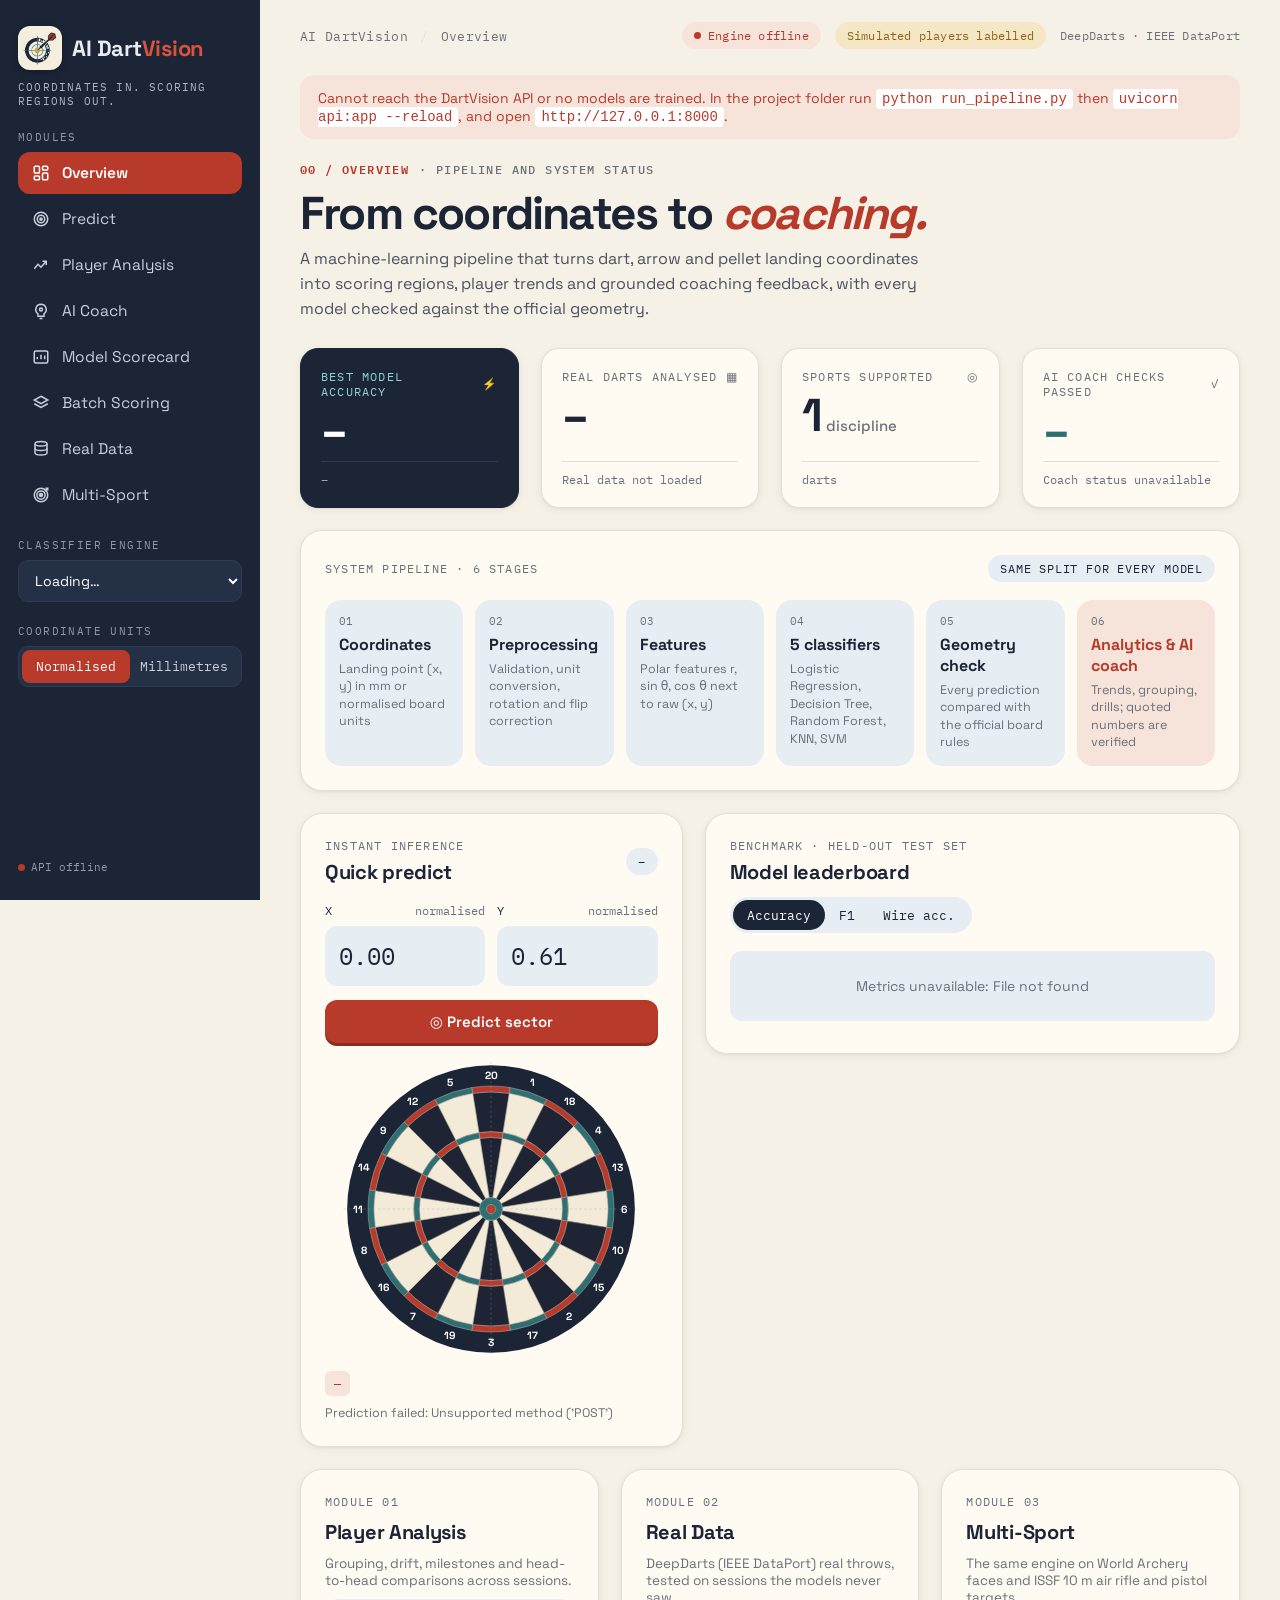
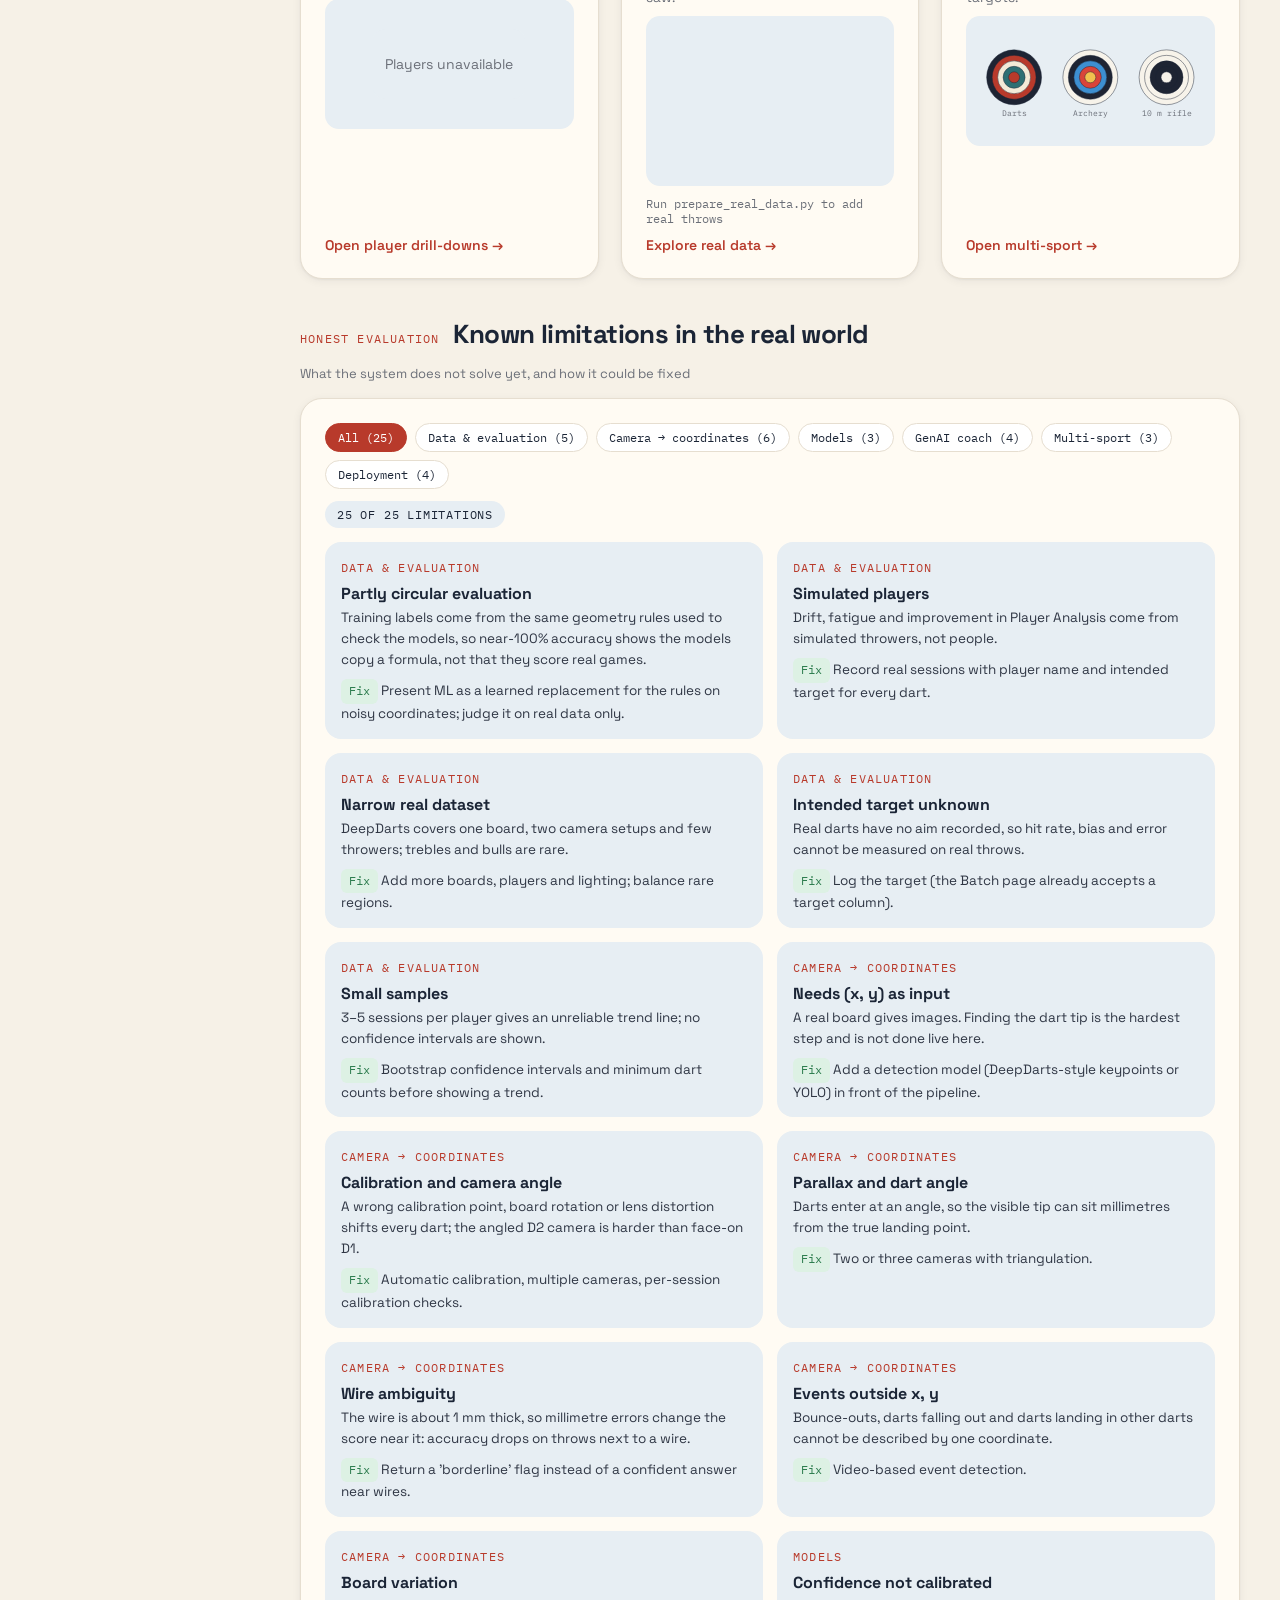
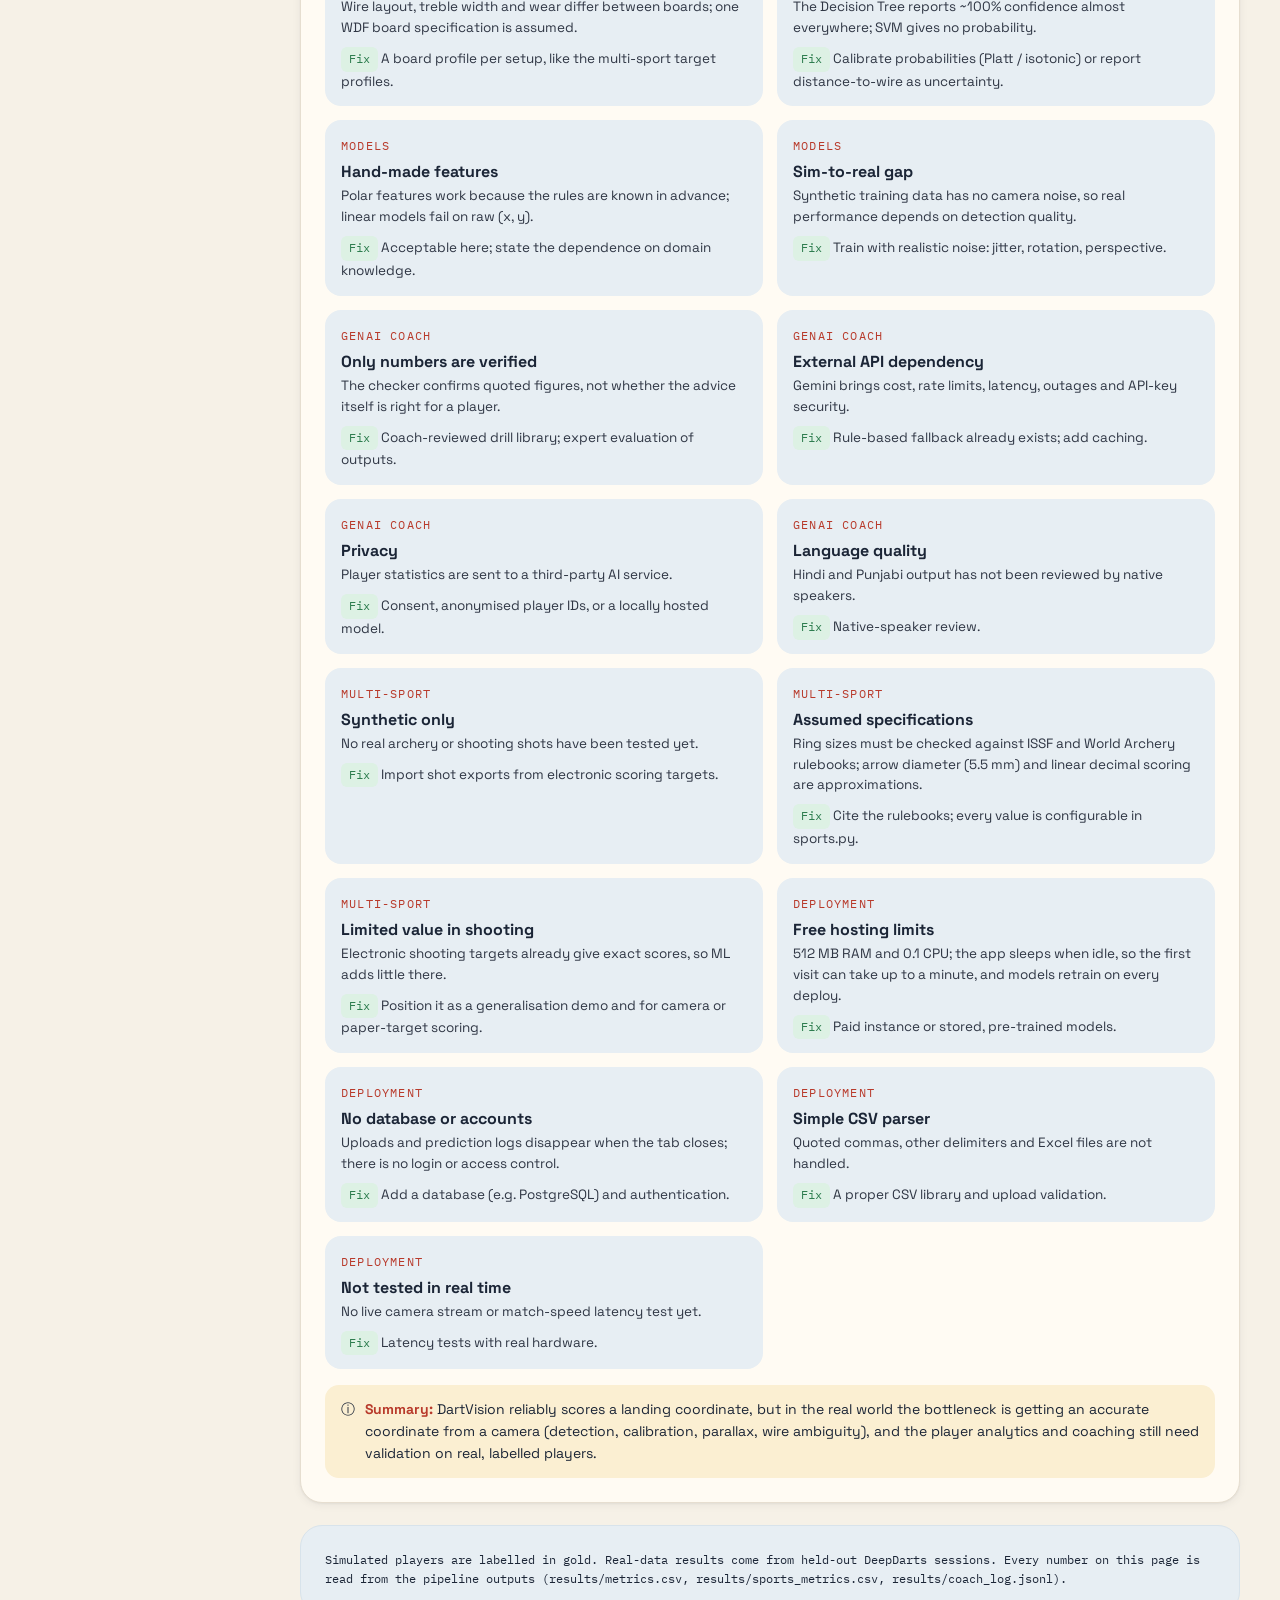
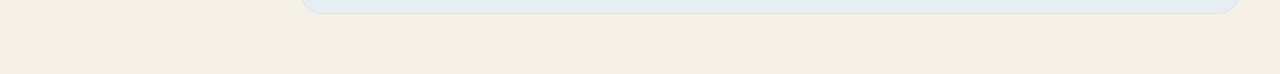
==== commit 4c222c43: "Add known limitations section to Overview" ====
--- a/frontend/index.html
+++ b/frontend/index.html
@@ -94,6 +94,17 @@
     </div>
   </div>
 
+  <!-- ===================== KNOWN LIMITATIONS ===================== -->
+  <div class="section-title"><span class="label">Honest evaluation</span><h2>Known limitations in the real world</h2><span class="muted" style="font-size:13px">What the system does not solve yet, and how it could be fixed</span></div>
+  <div class="card" style="margin-bottom:22px">
+    <div class="row" style="justify-content:space-between;gap:12px;margin-bottom:14px">
+      <div class="fchips" id="limF"></div>
+      <span class="chip sky" id="limN"></span>
+    </div>
+    <div class="grid g2" id="limGrid" style="gap:14px"></div>
+    <div class="takeaway" style="margin-top:16px"><span>ⓘ</span><div><b>Summary:</b> DartVision reliably scores a landing coordinate, but in the real world the bottleneck is getting an accurate coordinate from a camera (detection, calibration, parallax, wire ambiguity), and the player analytics and coaching still need validation on real, labelled players.</div></div>
+  </div>
+
   <div class="card sky" style="box-shadow:none;font-family:var(--mono);font-size:12px;line-height:1.6">
     Simulated players are labelled in gold. Real-data results come from held-out DeepDarts sessions. Every number on this page is read from the pipeline outputs (results/metrics.csv, results/sports_metrics.csv, results/coach_log.jsonl).
   </div>
@@ -144,6 +155,55 @@
     ["Darts", "Archery", "10 m rifle"].map((t, i) => `<text x="${50 + i * 100}" y="96" text-anchor="middle" font-size="10" font-family="IBM Plex Mono" fill="#6B6F78">${t}</text>`).join("");
 }
 
+
+/* ===================== KNOWN LIMITATIONS ===================== */
+const LIM_CATS = { data: "Data & evaluation", camera: "Camera → coordinates", models: "Models", coach: "GenAI coach", sports: "Multi-sport", deploy: "Deployment" };
+let limCat = "all";
+function limits() {
+  const t = (m, f) => ROWS.find(r => r.eval_set === "test" && r.model === m && r.feature_set === f);
+  const knn = t("KNN", "engineered"), lr = t("Logistic Regression", "raw");
+  const wireEx = knn ? `KNN is ${pct(knn.accuracy, 1)} accurate overall but ${pct(knn.boundary_accuracy, 1)} on wire throws` : "accuracy drops on throws next to a wire";
+  const lrEx = lr ? `Logistic Regression on raw (x, y) reaches only ${pct(lr.accuracy, 1)} on darts` : "linear models fail on raw (x, y)";
+  return [
+    ["data", "Partly circular evaluation", "Training labels come from the same geometry rules used to check the models, so near-100% accuracy shows the models copy a formula, not that they score real games.", "Present ML as a learned replacement for the rules on noisy coordinates; judge it on real data only."],
+    ["data", "Simulated players", "Drift, fatigue and improvement in Player Analysis come from simulated throwers, not people.", "Record real sessions with player name and intended target for every dart."],
+    ["data", "Narrow real dataset", "DeepDarts covers one board, two camera setups and few throwers; trebles and bulls are rare.", "Add more boards, players and lighting; balance rare regions."],
+    ["data", "Intended target unknown", "Real darts have no aim recorded, so hit rate, bias and error cannot be measured on real throws.", "Log the target (the Batch page already accepts a target column)."],
+    ["data", "Small samples", "3–5 sessions per player gives an unreliable trend line; no confidence intervals are shown.", "Bootstrap confidence intervals and minimum dart counts before showing a trend."],
+    ["camera", "Needs (x, y) as input", "A real board gives images. Finding the dart tip is the hardest step and is not done live here.", "Add a detection model (DeepDarts-style keypoints or YOLO) in front of the pipeline."],
+    ["camera", "Calibration and camera angle", "A wrong calibration point, board rotation or lens distortion shifts every dart; the angled D2 camera is harder than face-on D1.", "Automatic calibration, multiple cameras, per-session calibration checks."],
+    ["camera", "Parallax and dart angle", "Darts enter at an angle, so the visible tip can sit millimetres from the true landing point.", "Two or three cameras with triangulation."],
+    ["camera", "Wire ambiguity", `The wire is about 1 mm thick, so millimetre errors change the score near it: ${wireEx}.`, "Return a 'borderline' flag instead of a confident answer near wires."],
+    ["camera", "Events outside x, y", "Bounce-outs, darts falling out and darts landing in other darts cannot be described by one coordinate.", "Video-based event detection."],
+    ["camera", "Board variation", "Wire layout, treble width and wear differ between boards; one WDF board specification is assumed.", "A board profile per setup, like the multi-sport target profiles."],
+    ["models", "Confidence not calibrated", "The Decision Tree reports ~100% confidence almost everywhere; SVM gives no probability.", "Calibrate probabilities (Platt / isotonic) or report distance-to-wire as uncertainty."],
+    ["models", "Hand-made features", `Polar features work because the rules are known in advance; ${lrEx}.`, "Acceptable here; state the dependence on domain knowledge."],
+    ["models", "Sim-to-real gap", "Synthetic training data has no camera noise, so real performance depends on detection quality.", "Train with realistic noise: jitter, rotation, perspective."],
+    ["coach", "Only numbers are verified", "The checker confirms quoted figures, not whether the advice itself is right for a player.", "Coach-reviewed drill library; expert evaluation of outputs."],
+    ["coach", "External API dependency", "Gemini brings cost, rate limits, latency, outages and API-key security.", "Rule-based fallback already exists; add caching."],
+    ["coach", "Privacy", "Player statistics are sent to a third-party AI service.", "Consent, anonymised player IDs, or a locally hosted model."],
+    ["coach", "Language quality", "Hindi and Punjabi output has not been reviewed by native speakers.", "Native-speaker review."],
+    ["sports", "Synthetic only", "No real archery or shooting shots have been tested yet.", "Import shot exports from electronic scoring targets."],
+    ["sports", "Assumed specifications", "Ring sizes must be checked against ISSF and World Archery rulebooks; arrow diameter (5.5 mm) and linear decimal scoring are approximations.", "Cite the rulebooks; every value is configurable in sports.py."],
+    ["sports", "Limited value in shooting", "Electronic shooting targets already give exact scores, so ML adds little there.", "Position it as a generalisation demo and for camera or paper-target scoring."],
+    ["deploy", "Free hosting limits", "512 MB RAM and 0.1 CPU; the app sleeps when idle, so the first visit can take up to a minute, and models retrain on every deploy.", "Paid instance or stored, pre-trained models."],
+    ["deploy", "No database or accounts", "Uploads and prediction logs disappear when the tab closes; there is no login or access control.", "Add a database (e.g. PostgreSQL) and authentication."],
+    ["deploy", "Simple CSV parser", "Quoted commas, other delimiters and Excel files are not handled.", "A proper CSV library and upload validation."],
+    ["deploy", "Not tested in real time", "No live camera stream or match-speed latency test yet.", "Latency tests with real hardware."],
+  ];
+}
+function renderLimits() {
+  const L = limits(), counts = { all: L.length };
+  L.forEach(l => counts[l[0]] = (counts[l[0]] || 0) + 1);
+  $("limF").innerHTML = [["all", "All"], ...Object.entries(LIM_CATS)].map(([k, n]) => `<button class="fchip red ${k === limCat ? "on" : ""}" data-c="${k}">${n} (${counts[k] || 0})</button>`).join("");
+  document.querySelectorAll("#limF .fchip").forEach(b => b.onclick = () => { limCat = b.dataset.c; renderLimits(); });
+  const shown = L.filter(l => limCat === "all" || l[0] === limCat);
+  $("limN").textContent = `${shown.length} of ${L.length} limitations`;
+  $("limGrid").innerHTML = shown.map(([c, title, why, fix]) => `<div class="insight">
+    <span class="label">${esc(LIM_CATS[c])}</span><b>${esc(title)}</b><p>${esc(why)}</p>
+    <p style="margin-top:8px"><span class="tag ok">Fix</span> ${esc(fix)}</p></div>`).join("");
+}
+renderLimits();
 initShell("overview").catch(() => {}).finally(async () => {
   quick(); drawSportIcons();
   try {
@@ -155,7 +215,7 @@
       $("kBestS").textContent = `${b.model} · ${b.feature_set}`;
       $("kBestW").textContent = `wire ${pct(b.boundary_accuracy, 1)}`;
     }
-    renderLeaderboard();
+    renderLeaderboard(); renderLimits();
   } catch (e) { noData($("lb"), "Metrics unavailable: " + e.message); }
   try {
     const rd = await api("/api/real");
